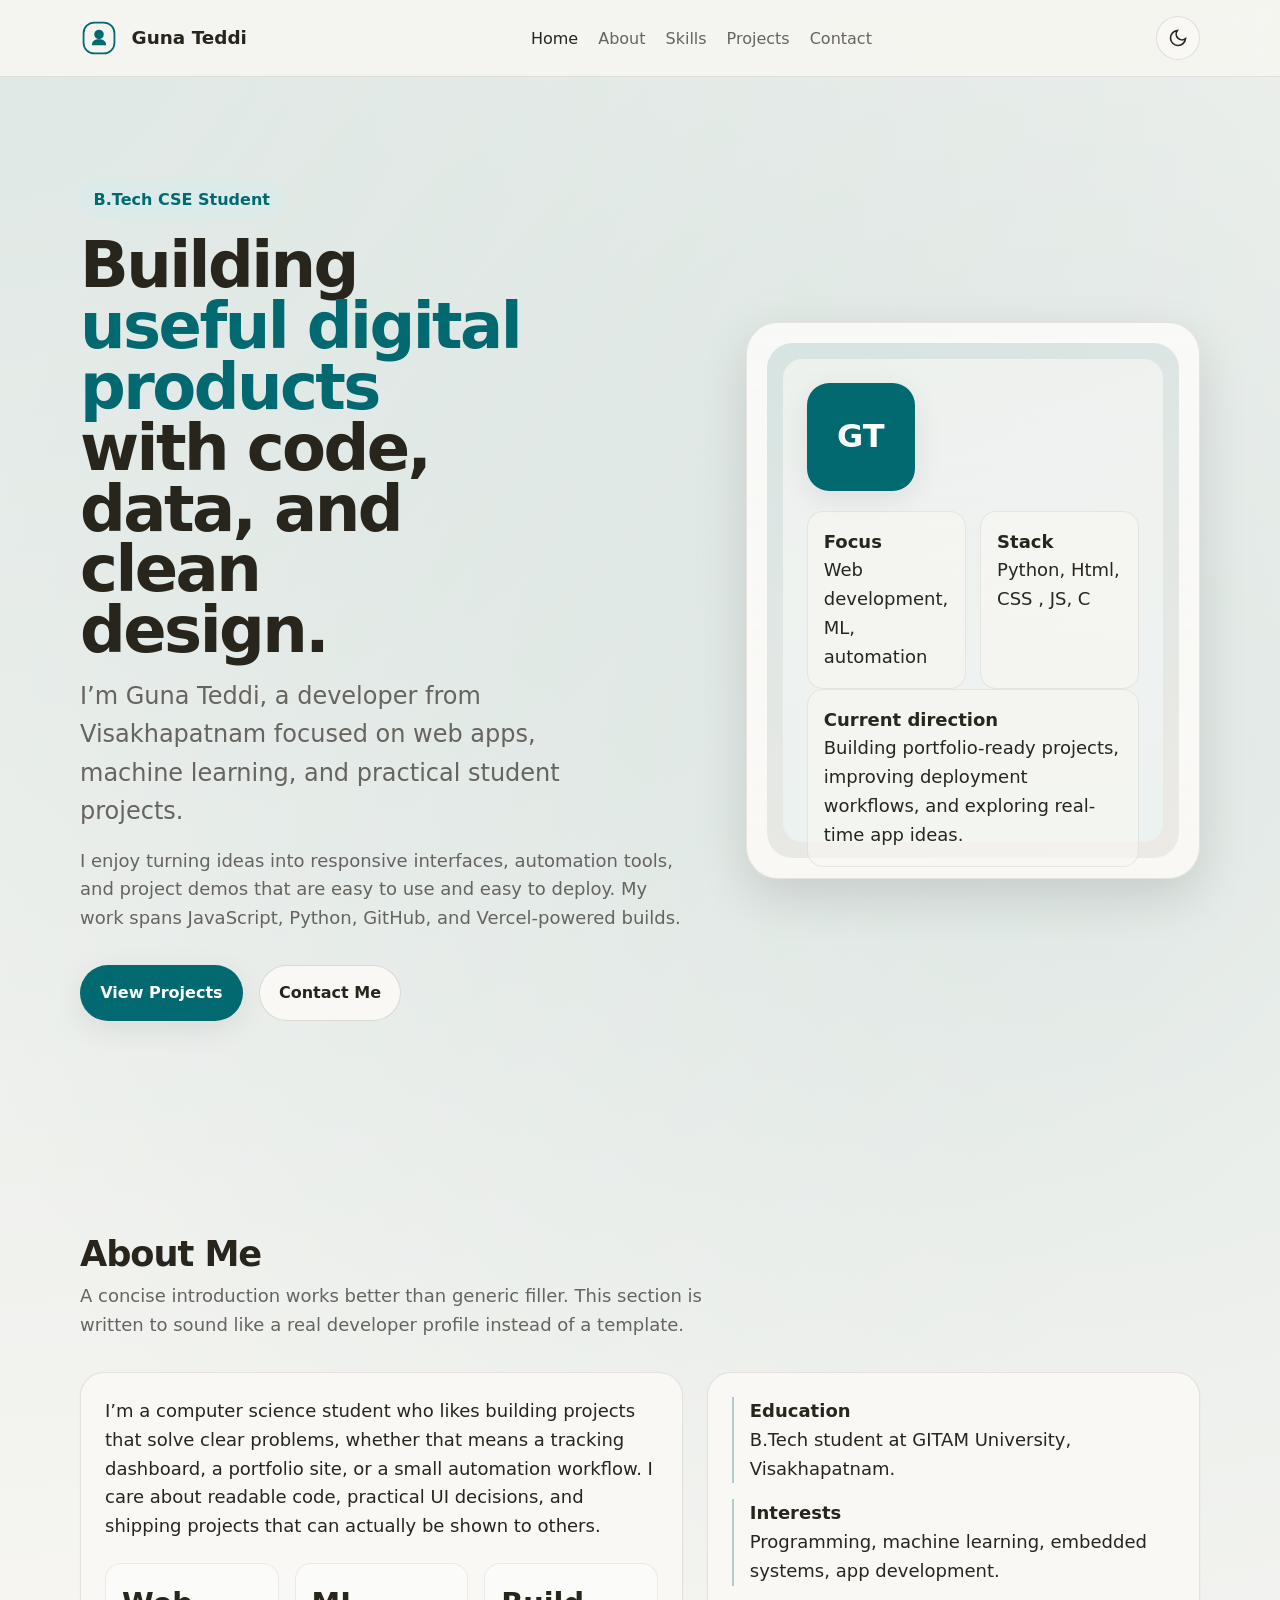
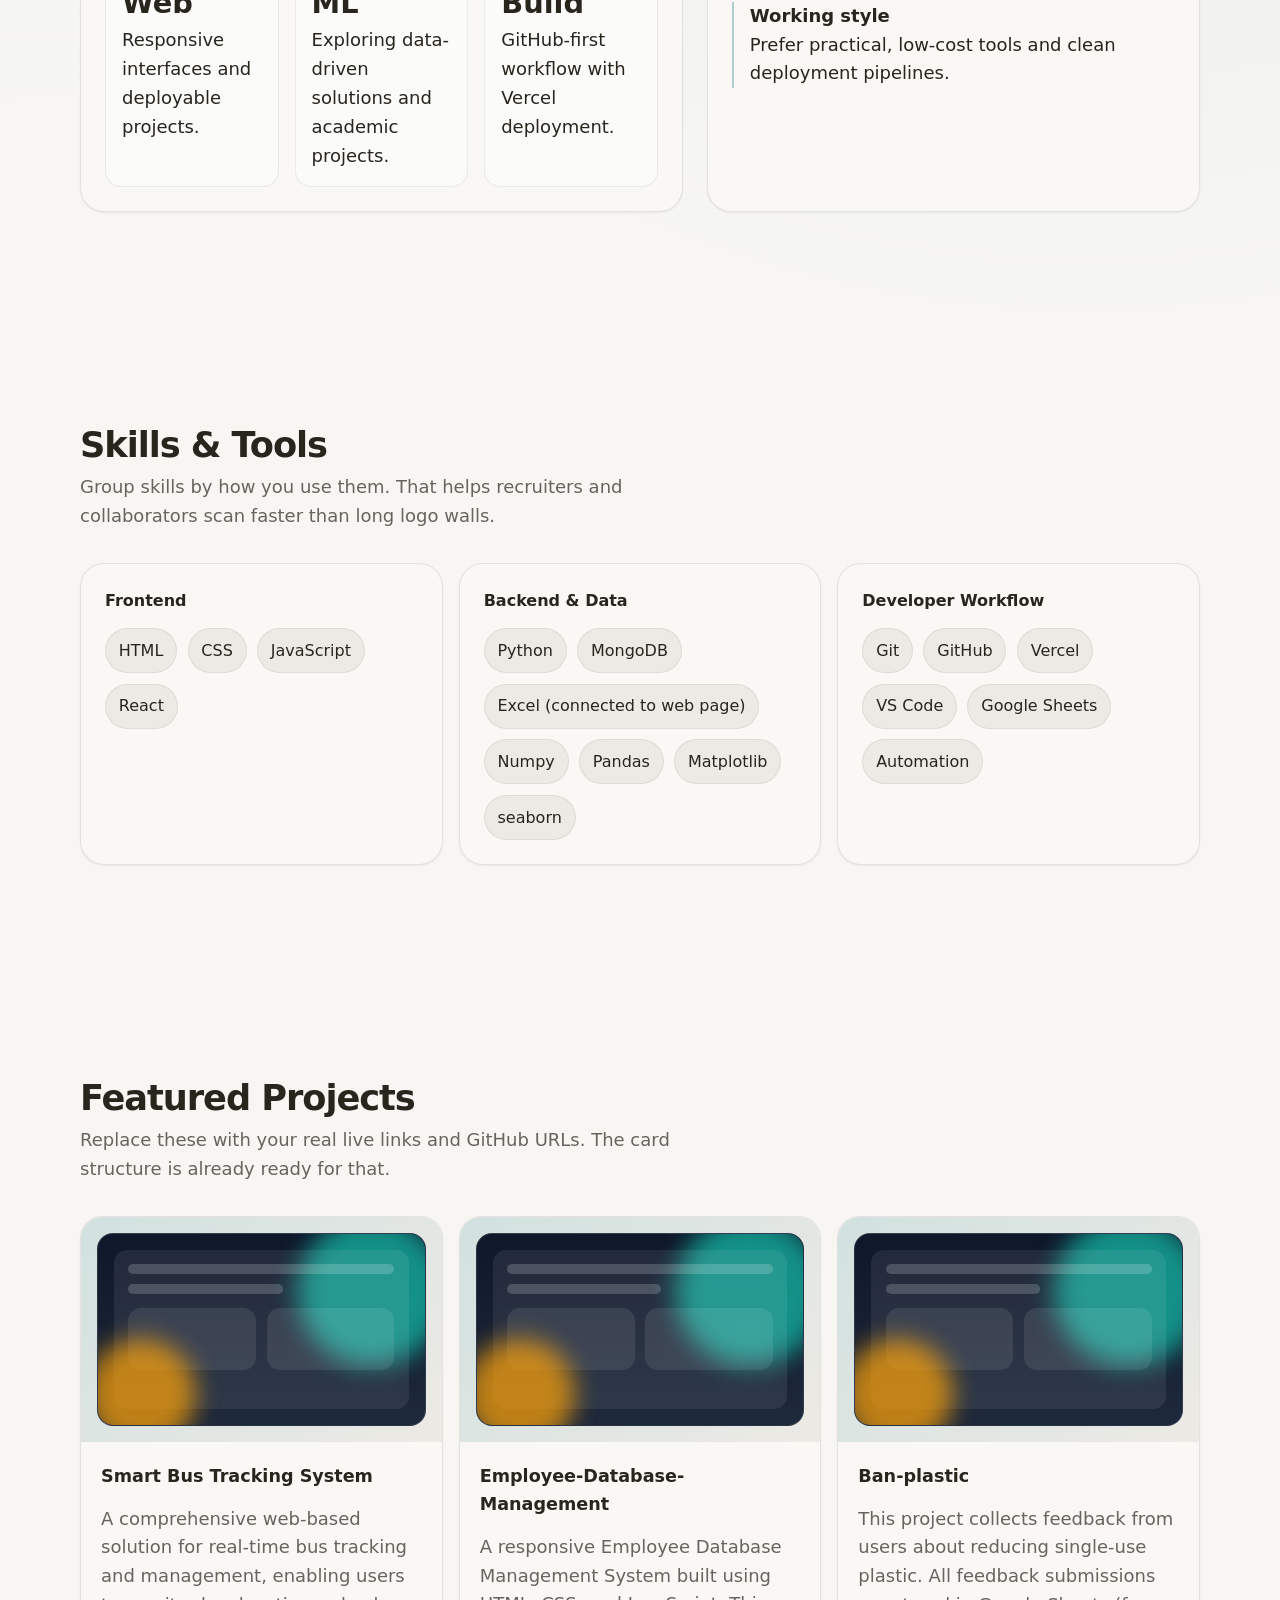
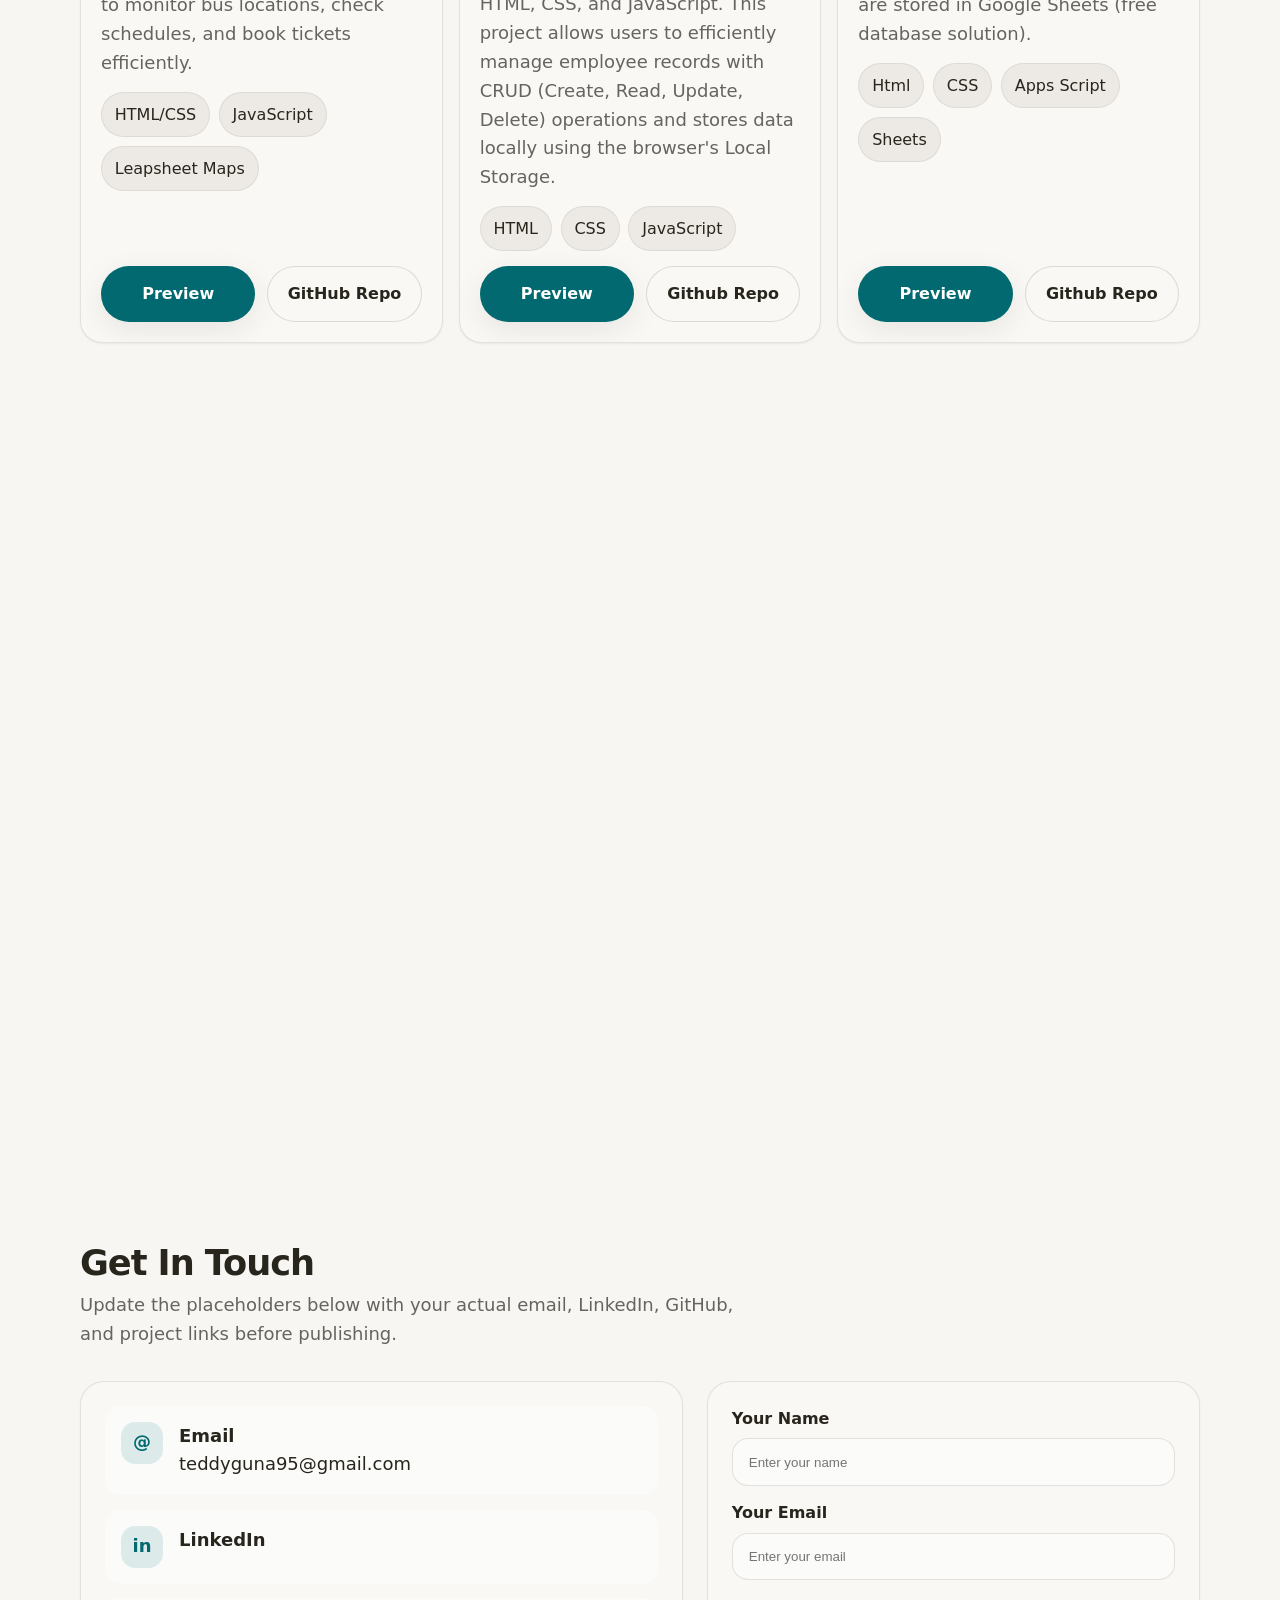
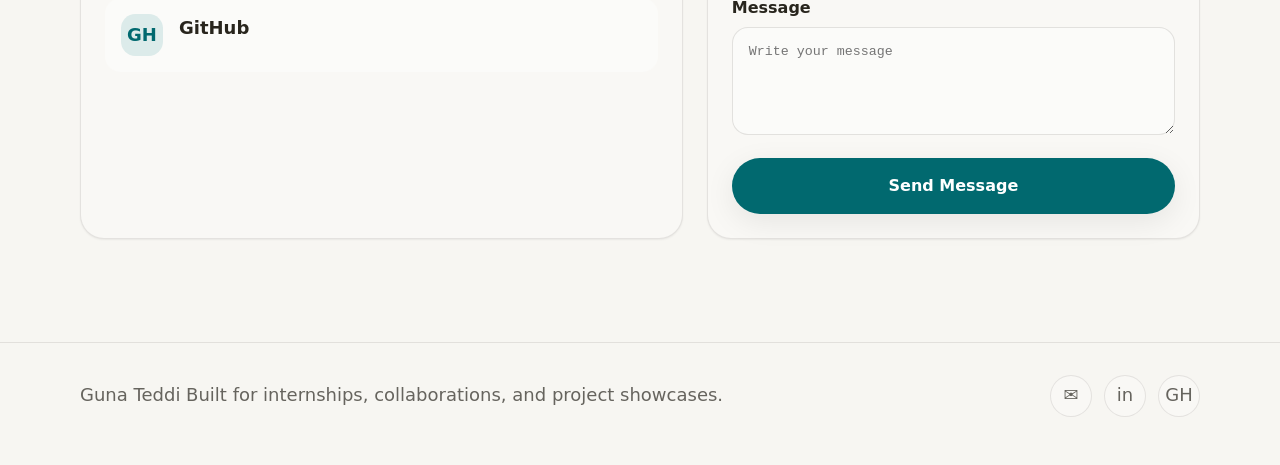
==== index.html @ b1c80322 "Add files via upload" ====
<!DOCTYPE html>
<html lang="en" data-theme="light">
<head>
  <meta charset="UTF-8" />
  <meta name="viewport" content="width=device-width, initial-scale=1.0" />
  <title>Guna Teddi | Developer Portfolio</title>
  <meta name="description" content="Portfolio website for Guna Teddi, a B.Tech computer science student and developer building web, ML, and embedded projects." />
  <link rel="preconnect" href="https://fonts.googleapis.com">
  <link rel="preconnect" href="https://fonts.gstatic.com" crossorigin>
  <link href="https://api.fontshare.com/v2/css?f[]=satoshi@300,400,500,700,900&f[]=cabinet-grotesk@500,700,800&display=swap" rel="stylesheet">
  <link rel="stylesheet" href="style.css" />
</head>
<body>
  <a class="skip-link" href="#main">Skip to content</a>
  <nav class="navbar" aria-label="Primary">
    <div class="container nav-wrap">
      <a href="#home" class="brand" aria-label="Guna Teddi home">
        <svg class="brand-mark" viewBox="0 0 64 64" fill="none" xmlns="http://www.w3.org/2000/svg" aria-hidden="true">
          <rect x="6" y="6" width="52" height="52" rx="18" stroke="currentColor" stroke-width="3"/>
          <circle cx="32" cy="26" r="8" fill="currentColor"/>
          <path d="M20 44C20 37 25 34 32 34C39 34 44 37 44 44" fill="currentColor"/>
        </svg>
        <span class="brand-name">Guna Teddi</span>
      </a>
      <ul class="nav-menu" id="navMenu">
        <li><a class="nav-link" href="#home">Home</a></li>
        <li><a class="nav-link" href="#about">About</a></li>
        <li><a class="nav-link" href="#skills">Skills</a></li>
        <li><a class="nav-link" href="#projects">Projects</a></li>
        <li><a class="nav-link" href="#contact">Contact</a></li>
      </ul>
      <div class="nav-actions">
        <button class="theme-toggle" data-theme-toggle aria-label="Switch theme">
          <svg width="20" height="20" viewBox="0 0 24 24" fill="none" stroke="currentColor" stroke-width="2" aria-hidden="true"><path d="M21 12.79A9 9 0 1 1 11.21 3 7 7 0 0 0 21 12.79z"/></svg>
        </button>
        <button class="menu-toggle" id="menuToggle" aria-label="Open navigation" aria-expanded="false" aria-controls="navMenu">☰</button>
      </div>
    </div>
  </nav>

  <main id="main">
    <section id="home" class="hero">
      <div class="container hero-grid">
        <div class="reveal visible">
          <div class="eyebrow">B.Tech CSE Student</div>
          <h1 class="hero-title">Building <span class="gradient-text">useful digital products</span> with code, data, and clean design.</h1>
          <p class="hero-subtitle">I’m Guna Teddi, a developer from Visakhapatnam focused on web apps, machine learning, and practical student projects.</p>
          <p class="hero-description">I enjoy turning ideas into responsive interfaces, automation tools, and project demos that are easy to use and easy to deploy. My work spans JavaScript, Python, GitHub, and Vercel-powered builds.</p>
          <div class="hero-buttons">
            <a href="#projects" class="btn btn-primary">View Projects</a>
            <a href="#contact" class="btn btn-secondary">Contact Me</a>
          </div>
        </div>
        <div class="hero-card reveal visible">
          <div class="profile-shell">
            <div class="profile-card">
              <div>
                <div class="profile-avatar">GT</div>
                <div class="mini-grid">
                  <div class="mini-card"><strong>Focus</strong><br><span>Web development, ML, automation</span></div>
                  <div class="mini-card"><strong>Stack</strong><br><span>Python, Html, CSS , JS, C</span></div>
                </div>
              </div>
              <div class="mini-card">
                <strong>Current direction</strong>
                <p>Building portfolio-ready projects, improving deployment workflows, and exploring real-time app ideas.</p>
              </div>
            </div>
          </div>
        </div>
      </div>
    </section>

    <section id="about">
      <div class="container">
        <div class="section-head reveal">
          <div>
            <h2 class="section-title">About Me</h2>
            <p class="section-copy">A concise introduction works better than generic filler. This section is written to sound like a real developer profile instead of a template.</p>
          </div>
        </div>
        <div class="about-grid">
          <article class="panel reveal">
            <p>I’m a computer science student who likes building projects that solve clear problems, whether that means a tracking dashboard, a portfolio site, or a small automation workflow. I care about readable code, practical UI decisions, and shipping projects that can actually be shown to others.</p>
            <div class="stats">
              <div class="stat"><h3>Web</h3><p>Responsive interfaces and deployable projects.</p></div>
              <div class="stat"><h3>ML</h3><p>Exploring data-driven solutions and academic projects.</p></div>
              <div class="stat"><h3>Build</h3><p>GitHub-first workflow with Vercel deployment.</p></div>
            </div>
          </article>
          <aside class="panel reveal">
            <div class="timeline">
              <div class="timeline-item"><strong>Education</strong><p>B.Tech student at GITAM University, Visakhapatnam.</p></div>
              <div class="timeline-item"><strong>Interests</strong><p>Programming, machine learning, embedded systems, app development.</p></div>
              <div class="timeline-item"><strong>Working style</strong><p>Prefer practical, low-cost tools and clean deployment pipelines.</p></div>
            </div>
          </aside>
        </div>
      </div>
    </section>

    <section id="skills">
      <div class="container">
        <div class="section-head reveal">
          <div>
            <h2 class="section-title">Skills & Tools</h2>
            <p class="section-copy">Group skills by how you use them. That helps recruiters and collaborators scan faster than long logo walls.</p>
          </div>
        </div>
        <div class="skills-grid">
          <article class="panel skill-category reveal">
            <h3>Frontend</h3>
            <div class="skill-tags">
              <span>HTML</span><span>CSS</span><span>JavaScript</span><span>React</span>
            </div>
          </article>
          <article class="panel skill-category reveal">
            <h3>Backend & Data</h3>
            <div class="skill-tags">
               <span>Python</span><span>MongoDB</span><span>Excel (connected to web page)</span><span>Numpy</span><span>Pandas</span><span>Matplotlib</span><span>seaborn</span>
            </div>
          </article>
          <article class="panel skill-category reveal">
            <h3>Developer Workflow</h3>
            <div class="skill-tags">
              <span>Git</span><span>GitHub</span><span>Vercel</span><span>VS Code</span><span>Google Sheets</span><span>Automation</span>
            </div>
          </article>
        </div>
      </div>
    </section>

    <section id="projects">
      <div class="container">
        <div class="section-head reveal">
          <div>
            <h2 class="section-title">Featured Projects</h2>
            <p class="section-copy">Replace these with your real live links and GitHub URLs. The card structure is already ready for that.</p>
          </div>
        </div>
        <div class="projects-grid">
          <!-- Project 1 -->
          <article class="project-card reveal">
            <div class="project-image">
              <div class="mock" aria-hidden="true"><div class="mock-ui"><div class="mock-line"></div><div class="mock-line short"></div><div class="mock-cards"><span></span><span></span></div></div></div>
            </div>
            <div class="project-content">
              <h3>Smart Bus Tracking System</h3>
              <p>A comprehensive web-based solution for real-time bus tracking and management, enabling users to monitor bus locations, check schedules, and book tickets efficiently.</p>
              <div class="project-tech"><span>HTML/CSS</span><span>JavaScript</span><span>Leapsheet Maps</span></div>
              <div class="project-links">
                <a class="btn btn-primary" href="https://smart-bus-tracking.vercel.app/">Preview</a>
                <a class="btn btn-secondary" href="https://github.com/teddiguna0001/smart-bus-tracking">GitHub Repo</a>
              </div>
            </div>
          </article>
          <!-- Project 2 -->
          <article class="project-card reveal">
            <div class="project-image">
              <div class="mock" aria-hidden="true"><div class="mock-ui"><div class="mock-line"></div><div class="mock-line short"></div><div class="mock-cards"><span></span><span></span></div></div></div>
            </div>
            <div class="project-content">
              <h3>Employee-Database-Management</h3>
              <p>A responsive Employee Database Management System built using HTML, CSS, and JavaScript. This project allows users to efficiently manage employee records with CRUD (Create, Read, Update, Delete) operations and stores data locally using the browser's Local Storage.</p>
              <div class="project-tech"><span>HTML</span><span>CSS</span><span>JavaScript</span></div>
              <div class="project-links">
                <a class="btn btn-primary" href="https://employee-database-management-sandy.vercel.app/">Preview</a>
                <a class="btn btn-secondary" href="https://github.com/teddiguna0001/smart-bus-tracking">Github Repo</a>
              </div>
            </div>
          </article>
          <!-- Project 3 -->
          <article class="project-card reveal">
            <div class="project-image">
              <div class="mock" aria-hidden="true"><div class="mock-ui"><div class="mock-line"></div><div class="mock-line short"></div><div class="mock-cards"><span></span><span></span></div></div></div>
            </div>
            <div class="project-content">
              <h3>Ban-plastic </h3>
              <p>This project collects feedback from users about reducing single-use plastic. All feedback submissions are stored in Google Sheets (free database solution).</p>
              <div class="project-tech"><span>Html</span><span>CSS</span><span>Apps Script</span><span>Sheets</span></div>
              <div class="project-links">
                <a class="btn btn-primary" href="https://ban-plastic.vercel.app/">Preview</a>
                <a class="btn btn-secondary" href="https://github.com/teddiguna0001/Ban-plastic">Github Repo</a>
              </div>
            </div>
          </article>
          <!-- Project 4 -->
          <article class="project-card reveal">
            <div class="project-image">
              <div class="mock" aria-hidden="true"><div class="mock-ui"><div class="mock-line"></div><div class="mock-line short"></div><div class="mock-cards"><span></span><span></span></div></div></div>
            </div>
            <div class="project-content">
              <h3>AI Chat Assistant</h3>
              <p>An intelligent chatbot interface powered by NLP, designed to answer queries and assist with common tasks.</p>
              <div class="project-tech"><span>Python</span><span>Flask</span><span>JavaScript</span></div>
              <div class="project-links">
                <a class="btn btn-primary" href="#contact">Try Demo</a>
                <a class="btn btn-secondary" href="#contact">GitHub</a>
              </div>
            </div>
          </article>
          <!-- Project 5 -->
          <article class="project-card reveal">
            <div class="project-image">
              <div class="mock" aria-hidden="true"><div class="mock-ui"><div class="mock-line"></div><div class="mock-line short"></div><div class="mock-cards"><span></span><span></span></div></div></div>
            </div>
            <div class="project-content">
              <h3>Gaming-PUB</h3>
              <p>A browser-based Gaming Pub built using HTML, CSS, and JavaScript, featuring 9 exciting games in one place. The project offers a clean, responsive interface with smooth navigation, allowing users to enjoy multiple games without leaving the website.</p>
              <div class="project-tech"><span>Html</span><span>CSS</span><span>javascript</span></div>
              <div class="project-links">
                <a class="btn btn-primary" href="https://gaming-pub.vercel.app/">Preview</a>
                <a class="btn btn-secondary" href="https://github.com/teddiguna0001/Gaming-PUB/tree/main">Github Repo</a>
              </div>
            </div>
          </article>
          <!-- Project 6 -->
          <article class="project-card reveal">
            <div class="project-image">
              <div class="mock" aria-hidden="true"><div class="mock-ui"><div class="mock-line"></div><div class="mock-line short"></div><div class="mock-cards"><span></span><span></span></div></div></div>
            </div>
            <div class="project-content">
              <h3>Weather Forecast App</h3>
              <p>A clean weather app providing real-time forecasts and interactive maps using a public weather API.</p>
              <div class="project-tech"><span>JavaScript</span><span>API</span><span>CSS</span></div>
              <div class="project-links">
                <a class="btn btn-primary" href="#contact">View App</a>
                <a class="btn btn-secondary" href="#contact">Code</a>
              </div>
            </div>
          </article>
        </div>
      </div>
    </section>

    <section id="contact">
      <div class="container">
        <div class="section-head reveal">
          <div>
            <h2 class="section-title">Get In Touch</h2>
            <p class="section-copy">Update the placeholders below with your actual email, LinkedIn, GitHub, and project links before publishing.</p>
          </div>
        </div>
        <div class="contact-grid">
          <div class="panel reveal">
            <div class="contact-list">
              <div class="contact-item"><div class="contact-icon">@</div><div><strong><a href="mailto:teddyguna95@gmail.com">Email</a></strong><p>teddyguna95@gmail.com</p></div></div>
              <div class="contact-item"><div class="contact-icon">in</div><div><strong><a href="https://www.linkedin.com/in/teddi-guna-90114736a?utm_source=share_via&utm_content=profile&utm_medium=member_android">LinkedIn</a></strong></div></div>
              <div class="contact-item"><div class="contact-icon">GH</div><div><strong><a href="https://github.com/teddiguna0001">GitHub</a></strong></div></div>
            </div>
          </div>
          <form class="panel contact-form reveal" onsubmit="event.preventDefault(); alert('Replace this form action with Formspree, Netlify Forms, or your own backend before going live.');">
            <div class="field"><label for="name">Your Name</label><input id="name" type="text" placeholder="Enter your name" required></div>
            <div class="field"><label for="email">Your Email</label><input id="email" type="email" placeholder="Enter your email" required></div>
            <div class="field"><label for="message">Message</label><textarea id="message" rows="5" placeholder="Write your message" required></textarea></div>
            <button class="btn btn-primary" type="submit">Send Message</button>
          </form>
        </div>
      </div>
    </section>
  </main>

  <footer class="footer">
    <div class="container footer-wrap">
      <p>Guna Teddi Built for internships, collaborations, and project showcases.</p>
      <div class="socials">
        <a href="mailto:teddyguna95@gmail.com" aria-label="Contact">✉</a>
        <a href="https://www.linkedin.com/in/teddi-guna-90114736a?utm_source=share_via&utm_content=profile&utm_medium=member_android" aria-label="LinkedIn">in</a>
        <a href="https://github.com/teddiguna0001" aria-label="GitHub">GH</a>
      </div>
    </div>
  </footer>

  <script src="script.js"></script>
</body>
</html>
---- style.css ----
/* style.css */
:root,
[data-theme="light"] {
  --text-xs: clamp(0.75rem, 0.7rem + 0.25vw, 0.875rem);
  --text-sm: clamp(0.875rem, 0.8rem + 0.35vw, 1rem);
  --text-base: clamp(1rem, 0.95rem + 0.25vw, 1.125rem);
  --text-lg: clamp(1.125rem, 1rem + 0.75vw, 1.5rem);
  --text-xl: clamp(1.5rem, 1.2rem + 1.25vw, 2.25rem);
  --text-2xl: clamp(2rem, 1.2rem + 2.5vw, 3.5rem);
  --space-1: 0.25rem;
  --space-2: 0.5rem;
  --space-3: 0.75rem;
  --space-4: 1rem;
  --space-5: 1.25rem;
  --space-6: 1.5rem;
  --space-8: 2rem;
  --space-10: 2.5rem;
  --space-12: 3rem;
  --space-16: 4rem;
  --space-20: 5rem;
  --color-bg: #f7f6f2;
  --color-surface: #f9f8f5;
  --color-surface-2: #fbfbf9;
  --color-surface-offset: #edeae5;
  --color-border: #d4d1ca;
  --color-text: #28251d;
  --color-text-muted: #66645e;
  --color-text-faint: #a9a7a1;
  --color-primary: #01696f;
  --color-primary-hover: #0c4e54;
  --color-primary-highlight: #dcebea;
  --color-accent: #0f766e;
  --radius-sm: 0.375rem;
  --radius-md: 0.75rem;
  --radius-lg: 1rem;
  --radius-xl: 1.5rem;
  --radius-full: 9999px;
  --shadow-sm: 0 1px 2px rgb(0 0 0 / 0.06);
  --shadow-md: 0 8px 30px rgb(0 0 0 / 0.08);
  --shadow-lg: 0 18px 50px rgb(0 0 0 / 0.12);
  --font-body: 'Satoshi', system-ui, sans-serif;
  --font-display: 'Cabinet Grotesk', 'Satoshi', system-ui, sans-serif;
  --content: min(1120px, calc(100% - 2rem));
}

[data-theme="dark"] {
  --color-bg: #171614;
  --color-surface: #1c1b19;
  --color-surface-2: #201f1d;
  --color-surface-offset: #252320;
  --color-border: #393836;
  --color-text: #eeece7;
  --color-text-muted: #bebbb3;
  --color-text-faint: #8d8a83;
  --color-primary: #4f98a3;
  --color-primary-hover: #76b4bd;
  --color-primary-highlight: #233437;
  --color-accent: #75d3c8;
  --shadow-sm: 0 1px 2px rgb(0 0 0 / 0.25);
  --shadow-md: 0 8px 30px rgb(0 0 0 / 0.35);
  --shadow-lg: 0 18px 50px rgb(0 0 0 / 0.45);
}

* {
  box-sizing: border-box;
  margin: 0;
  padding: 0;
}

html {
  scroll-behavior: smooth;
}

body {
  min-height: 100vh;
  font-family: var(--font-body);
  font-size: var(--text-base);
  line-height: 1.6;
  color: var(--color-text);
  background:
    radial-gradient(circle at top left, color-mix(in srgb, var(--color-primary) 10%, transparent), transparent 32%),
    radial-gradient(circle at 85% 15%, color-mix(in srgb, var(--color-primary) 8%, transparent), transparent 25%),
    var(--color-bg);
}

a {
  color: inherit;
  text-decoration: none;
}

img,
svg {
  display: block;
  max-width: 100%;
}

button {
  font: inherit;
}

.container {
  width: var(--content);
  margin: 0 auto;
}

.skip-link {
  position: absolute;
  left: -999px;
  top: 0;
}

.skip-link:focus {
  left: 1rem;
  top: 1rem;
  background: var(--color-primary);
  color: white;
  padding: .75rem 1rem;
  border-radius: .5rem;
}

.navbar {
  position: sticky;
  top: 0;
  z-index: 20;
  backdrop-filter: blur(14px);
  background: color-mix(in srgb, var(--color-bg) 86%, transparent);
  border-bottom: 1px solid color-mix(in srgb, var(--color-text) 10%, transparent);
}

.nav-wrap {
  display: flex;
  align-items: center;
  justify-content: space-between;
  min-height: 76px;
  gap: var(--space-4);
}

.brand {
  display: flex;
  align-items: center;
  gap: .85rem;
  font-weight: 800;
}

.brand-mark {
  width: 38px;
  height: 38px;
  color: var(--color-primary);
}

.brand-name {
  font-family: var(--font-display);
  font-size: 1.15rem;
}

.nav-menu {
  display: flex;
  gap: 1.25rem;
  list-style: none;
  align-items: center;
}

.nav-link {
  color: var(--color-text-muted);
  font-size: var(--text-sm);
}

.nav-link:hover,
.nav-link.active {
  color: var(--color-text);
}

.theme-toggle,
.menu-toggle {
  border: 1px solid color-mix(in srgb, var(--color-text) 12%, transparent);
  background: var(--color-surface);
  color: var(--color-text);
  width: 44px;
  height: 44px;
  border-radius: var(--radius-full);
  display: grid;
  place-items: center;
  cursor: pointer;
}

.nav-actions {
  display: flex;
  gap: .75rem;
  align-items: center;
}

.menu-toggle {
  display: none;
}

main section {
  padding: clamp(4rem, 8vw, 7rem) 0;
}

.hero {
  min-height: calc(100vh - 76px);
  display: grid;
  place-items: center;
}

.hero-grid {
  display: grid;
  grid-template-columns: 1.15fr .85fr;
  gap: clamp(2rem, 4vw, 5rem);
  align-items: center;
}

.eyebrow {
  display: inline-flex;
  gap: .5rem;
  align-items: center;
  padding: .45rem .85rem;
  border-radius: var(--radius-full);
  background: var(--color-primary-highlight);
  color: var(--color-primary);
  font-size: var(--text-sm);
  font-weight: 700;
  margin-bottom: 1rem;
}

.hero-title {
  font-family: var(--font-display);
  font-size: clamp(2.6rem, 5vw, 5.4rem);
  line-height: .95;
  letter-spacing: -0.04em;
  max-width: 10ch;
}

.gradient-text {
  color: var(--color-primary);
}

.hero-subtitle {
  margin-top: 1rem;
  font-size: var(--text-lg);
  color: var(--color-text-muted);
  max-width: 34ch;
}

.hero-description {
  margin-top: 1rem;
  max-width: 56ch;
  color: var(--color-text-muted);
}

.hero-buttons {
  display: flex;
  gap: 1rem;
  flex-wrap: wrap;
  margin-top: 2rem;
}

.btn {
  display: inline-flex;
  align-items: center;
  justify-content: center;
  gap: .6rem;
  min-height: 48px;
  padding: .9rem 1.2rem;
  border-radius: var(--radius-full);
  border: 1px solid transparent;
  font-size: var(--text-sm);
  font-weight: 700;
  transition: .2s ease;
}

.btn-primary {
  background: var(--color-primary);
  color: white;
  box-shadow: var(--shadow-md);
}

.btn-primary:hover {
  background: var(--color-primary-hover);
  transform: translateY(-1px);
}

.btn-secondary {
  border-color: color-mix(in srgb, var(--color-text) 14%, transparent);
  background: var(--color-surface);
}

.btn-secondary:hover {
  background: var(--color-surface-2);
}

.hero-card {
  background: linear-gradient(180deg, color-mix(in srgb, var(--color-surface-2) 90%, transparent), var(--color-surface));
  border: 1px solid color-mix(in srgb, var(--color-text) 10%, transparent);
  border-radius: 2rem;
  padding: 1.25rem;
  box-shadow: var(--shadow-lg);
}

.profile-shell {
  aspect-ratio: 4/5;
  border-radius: 1.6rem;
  padding: 1rem;
  background: linear-gradient(160deg, color-mix(in srgb, var(--color-primary) 14%, var(--color-surface)), var(--color-surface-offset));
}

.profile-card {
  height: 100%;
  border-radius: 1.2rem;
  background: linear-gradient(180deg, color-mix(in srgb, var(--color-surface) 65%, transparent), color-mix(in srgb, var(--color-primary) 6%, var(--color-surface-2)));
  display: flex;
  flex-direction: column;
  justify-content: space-between;
  padding: 1.5rem;
}

.profile-avatar {
  width: 108px;
  height: 108px;
  border-radius: 1.4rem;
  display: grid;
  place-items: center;
  font-family: var(--font-display);
  font-size: 2rem;
  font-weight: 800;
  background: var(--color-primary);
  color: white;
  box-shadow: var(--shadow-md);
}

.mini-grid {
  display: grid;
  grid-template-columns: repeat(2, 1fr);
  gap: .9rem;
  margin-top: 1.25rem;
}

.mini-card {
  padding: 1rem;
  border-radius: 1rem;
  background: color-mix(in srgb, var(--color-bg) 65%, transparent);
  border: 1px solid color-mix(in srgb, var(--color-text) 8%, transparent);
}

.section-head {
  display: flex;
  justify-content: space-between;
  gap: 1rem;
  align-items: end;
  margin-bottom: 2rem;
}

.section-title {
  font-family: var(--font-display);
  font-size: var(--text-xl);
  letter-spacing: -0.03em;
}

.section-copy {
  color: var(--color-text-muted);
  max-width: 58ch;
}

.about-grid,
.contact-grid {
  display: grid;
  grid-template-columns: 1.1fr .9fr;
  gap: 1.5rem;
}

.panel {
  background: var(--color-surface);
  border: 1px solid color-mix(in srgb, var(--color-text) 10%, transparent);
  border-radius: 1.5rem;
  padding: 1.5rem;
  box-shadow: var(--shadow-sm);
}

.stats {
  display: grid;
  grid-template-columns: repeat(3, 1fr);
  gap: 1rem;
  margin-top: 1.4rem;
}

.stat {
  padding: 1rem;
  border-radius: 1rem;
  background: var(--color-surface-2);
  border: 1px solid color-mix(in srgb, var(--color-text) 8%, transparent);
}

.stat h3 {
  font-family: var(--font-display);
  font-size: 1.8rem;
}

.timeline {
  display: grid;
  gap: 1rem;
}

.timeline-item {
  padding-left: 1rem;
  border-left: 2px solid color-mix(in srgb, var(--color-primary) 30%, transparent);
}

.skills-grid,
.projects-grid {
  display: grid;
  gap: 1rem;
}

.skills-grid {
  grid-template-columns: repeat(3, 1fr);
}

.skill-category h3 {
  margin-bottom: .9rem;
  font-size: 1rem;
}

.skill-tags {
  display: flex;
  flex-wrap: wrap;
  gap: .65rem;
}

.skill-tags span,
.project-tech span {
  display: inline-flex;
  padding: .55rem .8rem;
  border-radius: var(--radius-full);
  background: var(--color-surface-offset);
  color: var(--color-text);
  font-size: var(--text-sm);
  border: 1px solid color-mix(in srgb, var(--color-text) 8%, transparent);
}

.projects-grid {
  grid-template-columns: repeat(3, 1fr);
}

.project-card {
  overflow: hidden;
  border-radius: 1.4rem;
  background: var(--color-surface);
  border: 1px solid color-mix(in srgb, var(--color-text) 10%, transparent);
  box-shadow: var(--shadow-sm);
  display: flex;
  flex-direction: column;
}

.project-image {
  aspect-ratio: 16/10;
  padding: 1rem;
  background: linear-gradient(135deg, color-mix(in srgb, var(--color-primary) 16%, var(--color-surface)), var(--color-surface-offset));
}

.project-image .mock {
  width: 100%;
  height: 100%;
  border-radius: 1rem;
  background: linear-gradient(180deg, #0f172a, #1e293b);
  position: relative;
  overflow: hidden;
  border: 1px solid rgb(255 255 255 / .1);
}

.mock::before,
.mock::after {
  content: "";
  position: absolute;
  border-radius: 999px;
  filter: blur(12px);
  opacity: .75;
}

.mock::before {
  width: 150px;
  height: 150px;
  background: #14b8a6;
  top: -18px;
  right: -22px;
}

.mock::after {
  width: 110px;
  height: 110px;
  background: #f59e0b;
  bottom: -24px;
  left: -12px;
}

.mock-ui {
  position: absolute;
  inset: 1rem;
  border-radius: .8rem;
  background: rgb(255 255 255 / .08);
  backdrop-filter: blur(4px);
  padding: .9rem;
}

.mock-line {
  height: 10px;
  border-radius: 999px;
  background: rgb(255 255 255 / .18);
  margin-bottom: .6rem;
}

.mock-line.short {
  width: 58%;
}

.mock-cards {
  display: grid;
  grid-template-columns: repeat(2, 1fr);
  gap: .65rem;
  margin-top: .9rem;
}

.mock-cards span {
  display: block;
  height: 62px;
  border-radius: .8rem;
  background: rgb(255 255 255 / .09);
}

.project-content {
  padding: 1.25rem;
  display: flex;
  flex-direction: column;
  gap: .9rem;
  flex: 1;
}

.project-content h3 {
  font-size: 1.1rem;
}

.project-content p {
  color: var(--color-text-muted);
}

.project-tech {
  display: flex;
  flex-wrap: wrap;
  gap: .55rem;
}

.project-links {
  display: flex;
  gap: .75rem;
  margin-top: auto;
}

.project-links a {
  flex: 1;
  text-align: center;
}

.contact-list {
  display: grid;
  gap: .9rem;
}

.contact-item {
  display: flex;
  gap: 1rem;
  align-items: flex-start;
  padding: 1rem;
  border-radius: 1rem;
  background: var(--color-surface-2);
}

.contact-icon {
  width: 42px;
  height: 42px;
  display: grid;
  place-items: center;
  border-radius: .9rem;
  background: var(--color-primary-highlight);
  color: var(--color-primary);
  font-weight: 800;
}

.contact-form {
  display: grid;
  gap: .9rem;
}

.field label {
  display: block;
  margin-bottom: .45rem;
  font-size: var(--text-sm);
  font-weight: 700;
}

.field input,
.field textarea {
  width: 100%;
  padding: .95rem 1rem;
  border-radius: 1rem;
  border: 1px solid color-mix(in srgb, var(--color-text) 12%, transparent);
  background: var(--color-surface-2);
  color: var(--color-text);
}

.field input:focus,
.field textarea:focus {
  outline: 2px solid color-mix(in srgb, var(--color-primary) 40%, transparent);
  outline-offset: 2px;
}

.footer {
  padding: 2rem 0 3rem;
  border-top: 1px solid color-mix(in srgb, var(--color-text) 10%, transparent);
}

.footer-wrap {
  display: flex;
  justify-content: space-between;
  gap: 1rem;
  align-items: center;
  color: var(--color-text-muted);
}

.socials {
  display: flex;
  gap: .75rem;
}

.socials a {
  width: 42px;
  height: 42px;
  border-radius: 50%;
  display: grid;
  place-items: center;
  background: var(--color-surface);
  border: 1px solid color-mix(in srgb, var(--color-text) 10%, transparent);
}

.reveal {
  opacity: 0;
  transform: translateY(18px);
  transition: opacity .6s ease, transform .6s ease;
}

.reveal.visible {
  opacity: 1;
  transform: none;
}

@media (max-width: 960px) {
  .hero-grid,
  .about-grid,
  .contact-grid,
  .skills-grid,
  .projects-grid {
    grid-template-columns: 1fr;
  }

  .stats {
    grid-template-columns: 1fr;
  }

  .nav-menu {
    position: fixed;
    inset: 76px 1rem auto 1rem;
    background: color-mix(in srgb, var(--color-bg) 96%, transparent);
    border: 1px solid color-mix(in srgb, var(--color-text) 10%, transparent);
    border-radius: 1.2rem;
    padding: 1rem;
    flex-direction: column;
    align-items: flex-start;
    display: none;
    box-shadow: var(--shadow-lg);
  }

  .nav-menu.open {
    display: flex;
  }

  .menu-toggle {
    display: grid;
  }
}

@media (max-width: 680px) {
  .hero-title {
    font-size: clamp(2.4rem, 12vw, 4rem);
  }

  .hero-buttons,
  .project-links,
  .footer-wrap {
    flex-direction: column;
    align-items: stretch;
  }

  .mini-grid {
    grid-template-columns: 1fr;
  }

  .section-head {
    align-items: start;
    flex-direction: column;
  }
}

@media (prefers-reduced-motion: reduce) {
  html {
    scroll-behavior: auto;
  }

  .reveal {
    opacity: 1;
    transform: none;
  }

  * {
    transition: none !important;
  }
}
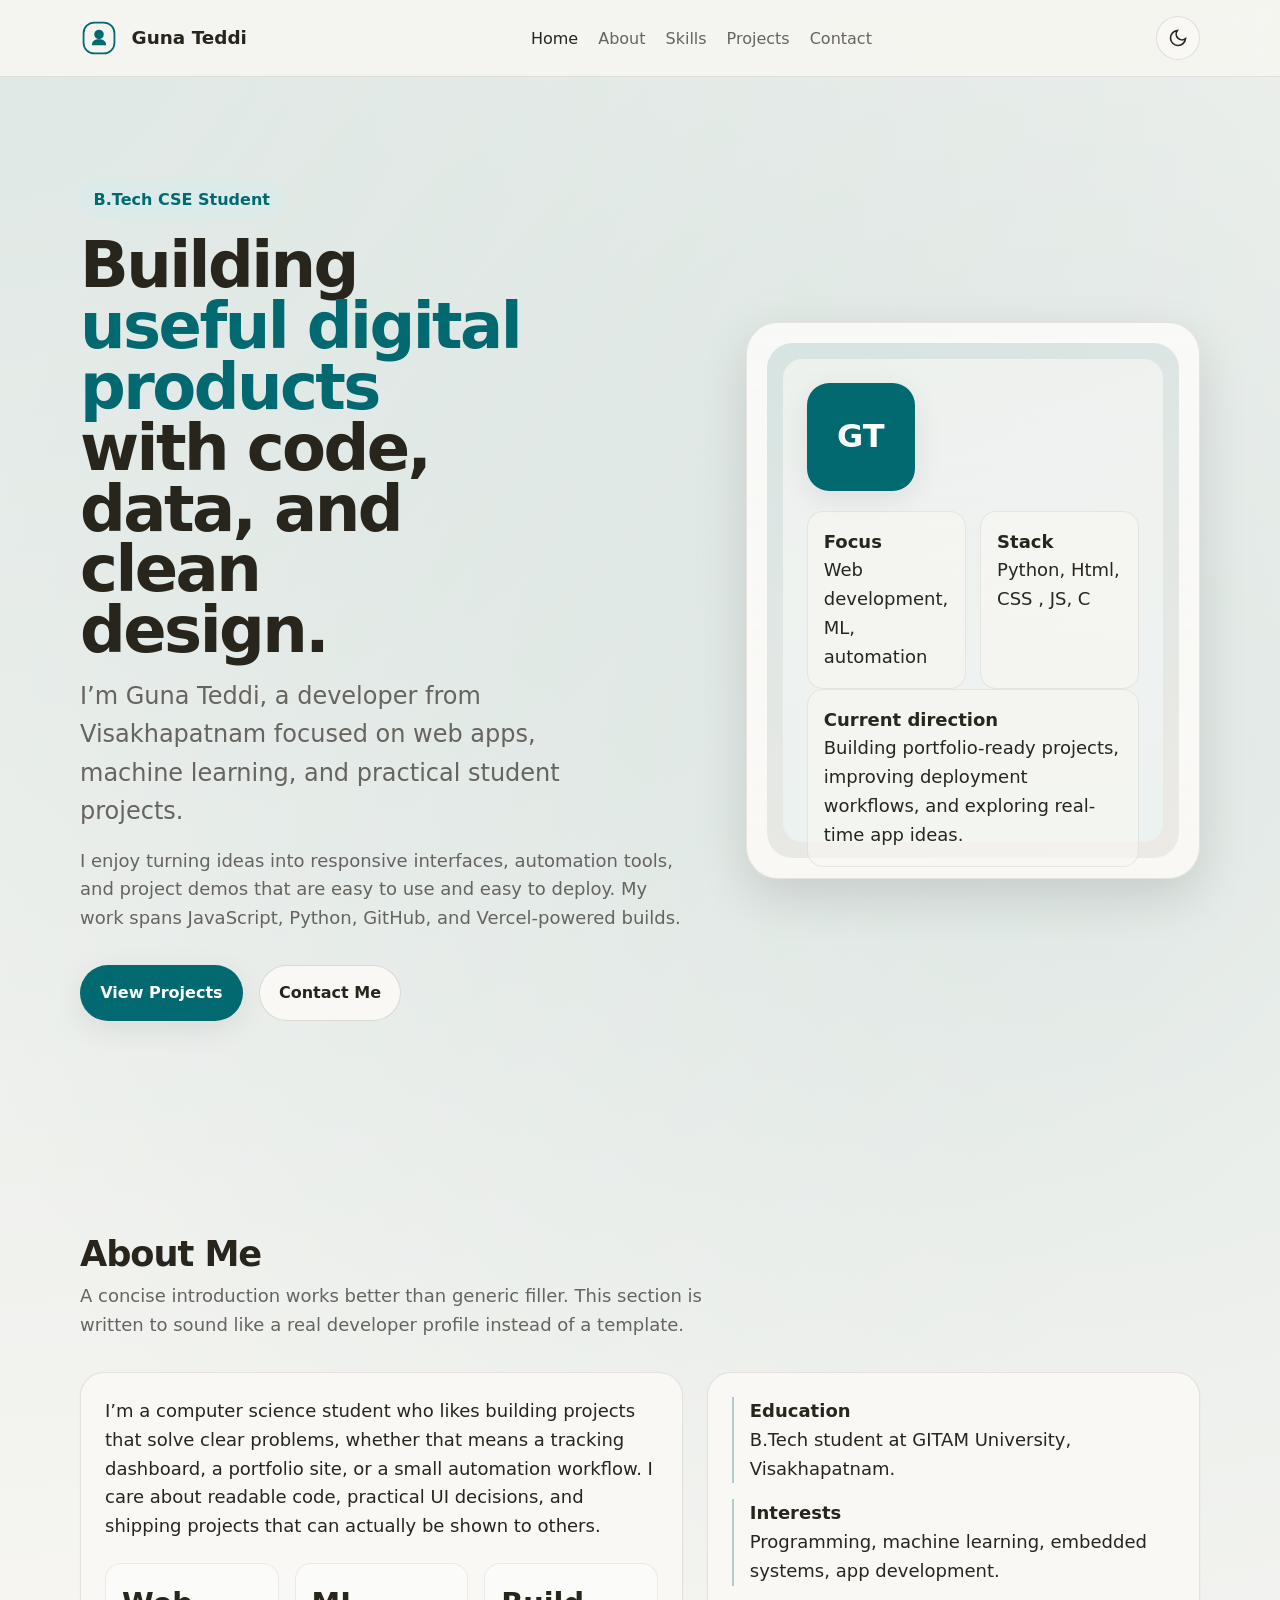
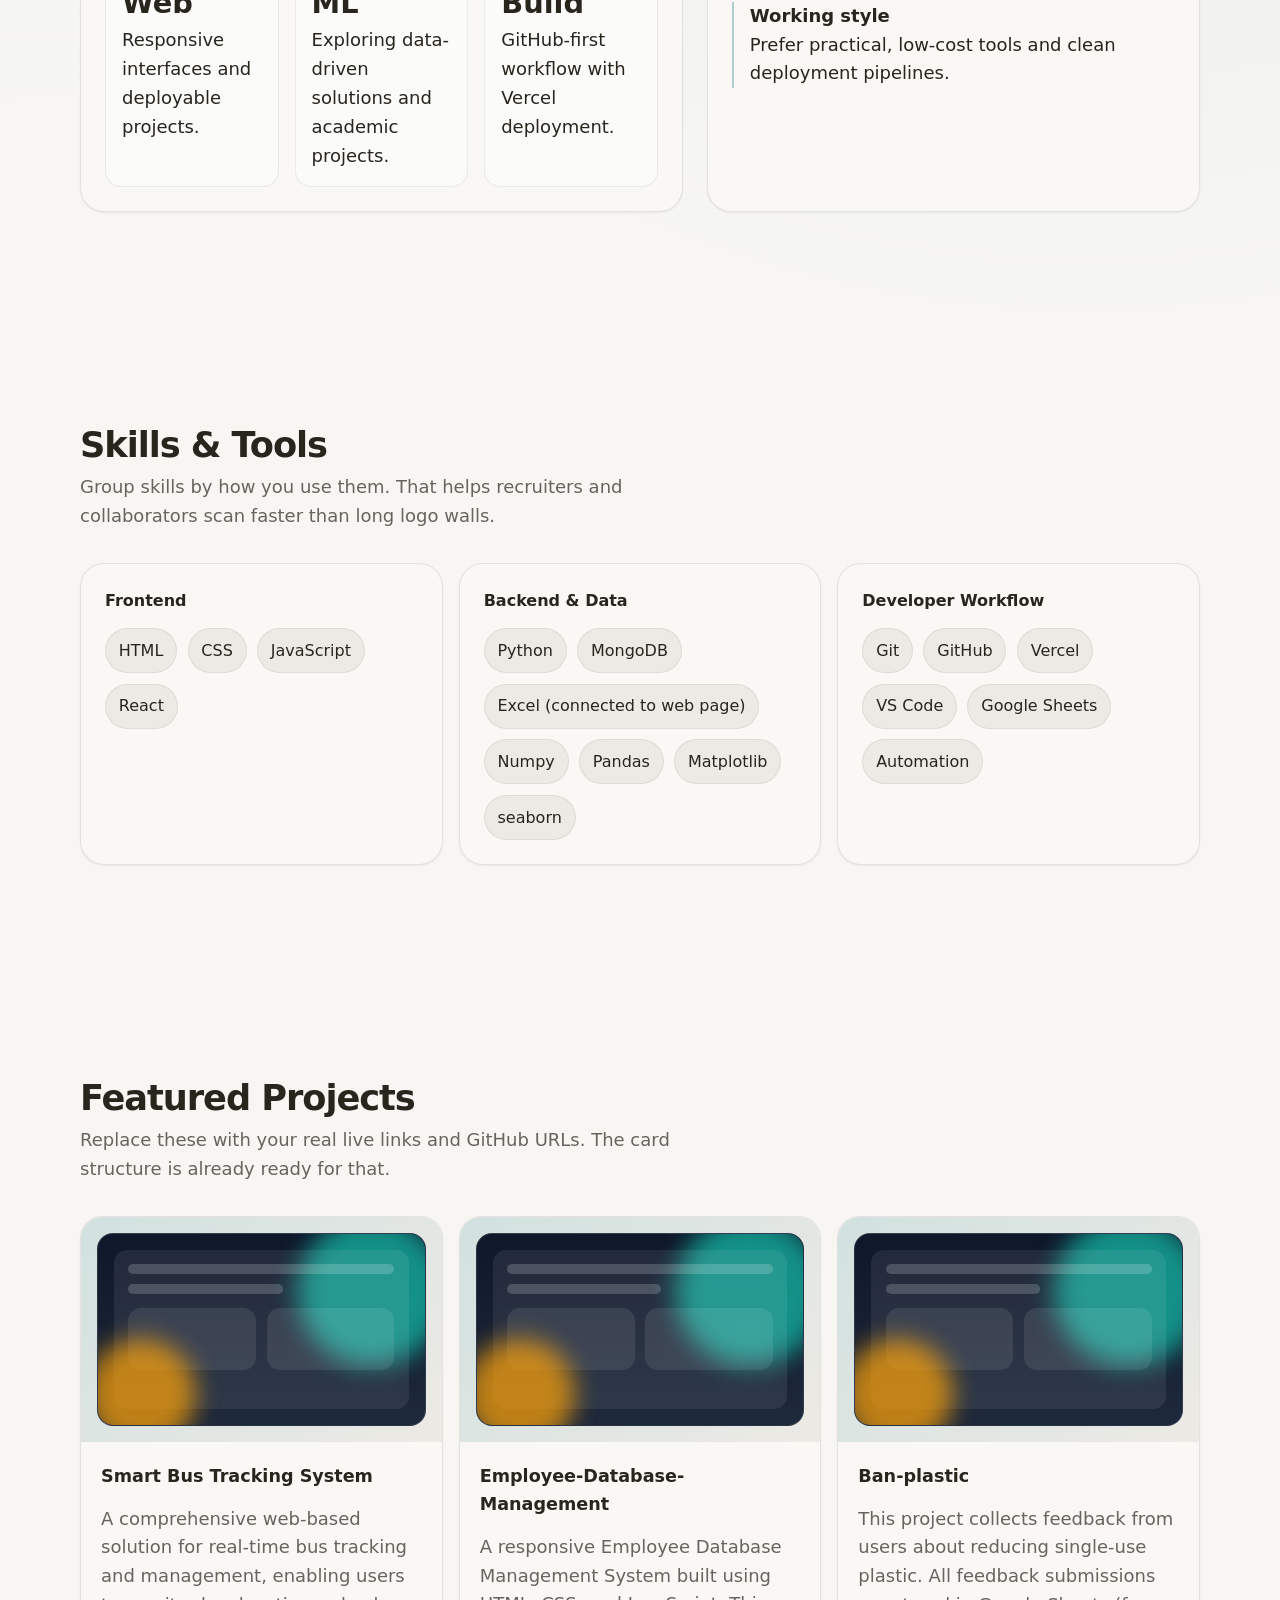
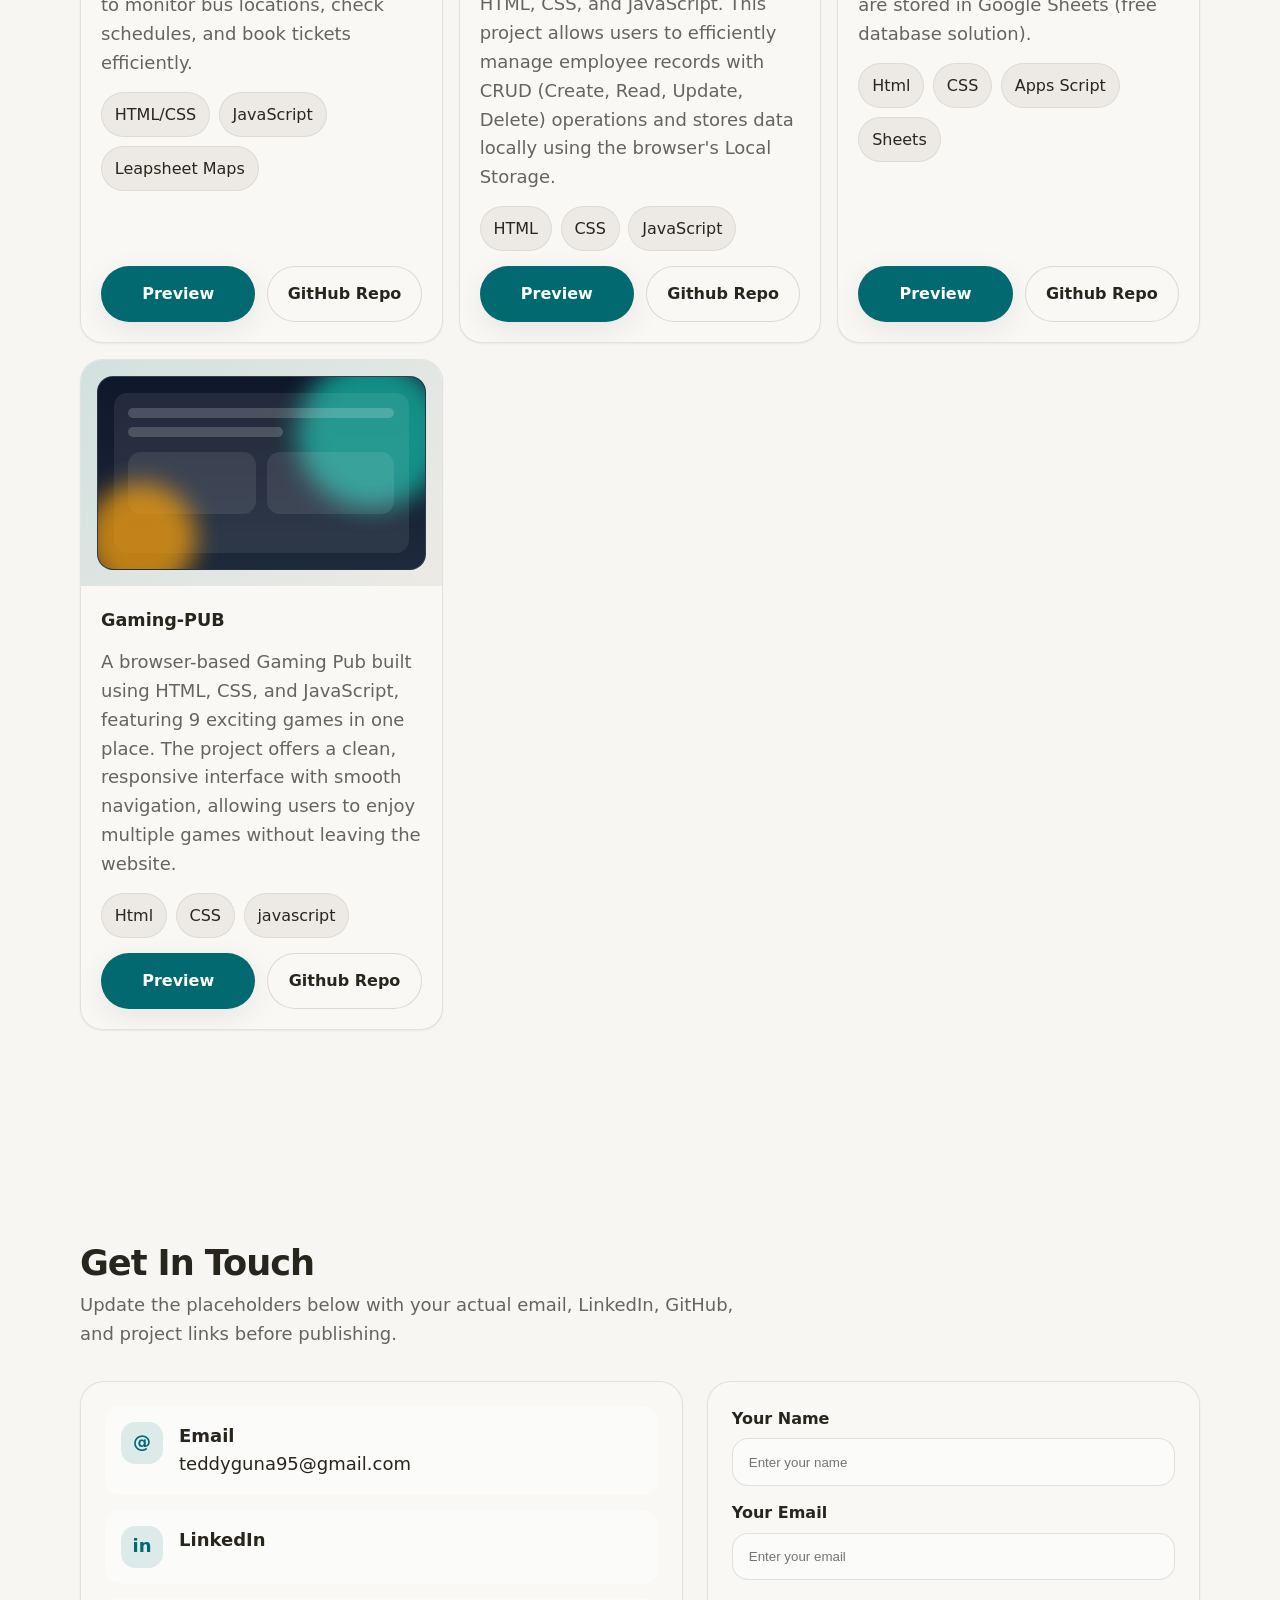
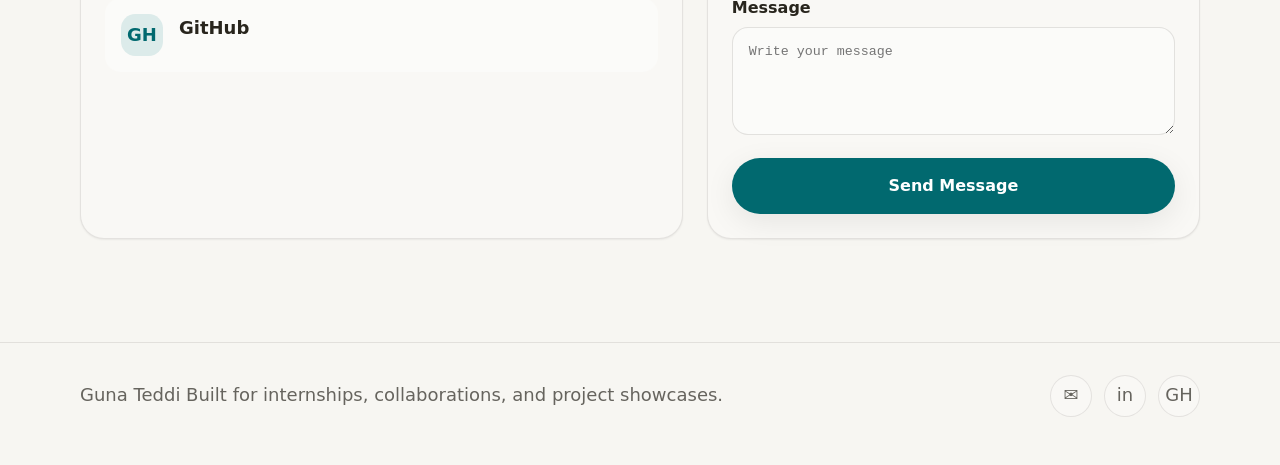
==== commit 871e9082: "Update index.html" ====
--- a/index.html
+++ b/index.html
@@ -184,22 +184,8 @@
               </div>
             </div>
           </article>
+          
           <!-- Project 4 -->
-          <article class="project-card reveal">
-            <div class="project-image">
-              <div class="mock" aria-hidden="true"><div class="mock-ui"><div class="mock-line"></div><div class="mock-line short"></div><div class="mock-cards"><span></span><span></span></div></div></div>
-            </div>
-            <div class="project-content">
-              <h3>AI Chat Assistant</h3>
-              <p>An intelligent chatbot interface powered by NLP, designed to answer queries and assist with common tasks.</p>
-              <div class="project-tech"><span>Python</span><span>Flask</span><span>JavaScript</span></div>
-              <div class="project-links">
-                <a class="btn btn-primary" href="#contact">Try Demo</a>
-                <a class="btn btn-secondary" href="#contact">GitHub</a>
-              </div>
-            </div>
-          </article>
-          <!-- Project 5 -->
           <article class="project-card reveal">
             <div class="project-image">
               <div class="mock" aria-hidden="true"><div class="mock-ui"><div class="mock-line"></div><div class="mock-line short"></div><div class="mock-cards"><span></span><span></span></div></div></div>
@@ -214,21 +200,7 @@
               </div>
             </div>
           </article>
-          <!-- Project 6 -->
-          <article class="project-card reveal">
-            <div class="project-image">
-              <div class="mock" aria-hidden="true"><div class="mock-ui"><div class="mock-line"></div><div class="mock-line short"></div><div class="mock-cards"><span></span><span></span></div></div></div>
-            </div>
-            <div class="project-content">
-              <h3>Weather Forecast App</h3>
-              <p>A clean weather app providing real-time forecasts and interactive maps using a public weather API.</p>
-              <div class="project-tech"><span>JavaScript</span><span>API</span><span>CSS</span></div>
-              <div class="project-links">
-                <a class="btn btn-primary" href="#contact">View App</a>
-                <a class="btn btn-secondary" href="#contact">Code</a>
-              </div>
-            </div>
-          </article>
+          
         </div>
       </div>
     </section>
@@ -249,10 +221,19 @@
               <div class="contact-item"><div class="contact-icon">GH</div><div><strong><a href="https://github.com/teddiguna0001">GitHub</a></strong></div></div>
             </div>
           </div>
-          <form class="panel contact-form reveal" onsubmit="event.preventDefault(); alert('Replace this form action with Formspree, Netlify Forms, or your own backend before going live.');">
-            <div class="field"><label for="name">Your Name</label><input id="name" type="text" placeholder="Enter your name" required></div>
-            <div class="field"><label for="email">Your Email</label><input id="email" type="email" placeholder="Enter your email" required></div>
-            <div class="field"><label for="message">Message</label><textarea id="message" rows="5" placeholder="Write your message" required></textarea></div>
+          <form class="panel contact-form reveal" action="https://formspree.io/f/xwvdajwq" method="POST">
+            <div class="field">
+              <label for="name">Your Name</label>
+              <input id="name" type="text" name="name" placeholder="Enter your name" required>
+            </div>
+            <div class="field">
+              <label for="email">Your Email</label>
+              <input id="email" type="email" name="email" placeholder="Enter your email" required>
+            </div>
+            <div class="field">
+              <label for="message">Message</label>
+              <textarea id="message" name="message" rows="5" placeholder="Write your message" required></textarea>
+            </div>
             <button class="btn btn-primary" type="submit">Send Message</button>
           </form>
         </div>
@@ -273,4 +254,4 @@
 
   <script src="script.js"></script>
 </body>
-</html>+</html>
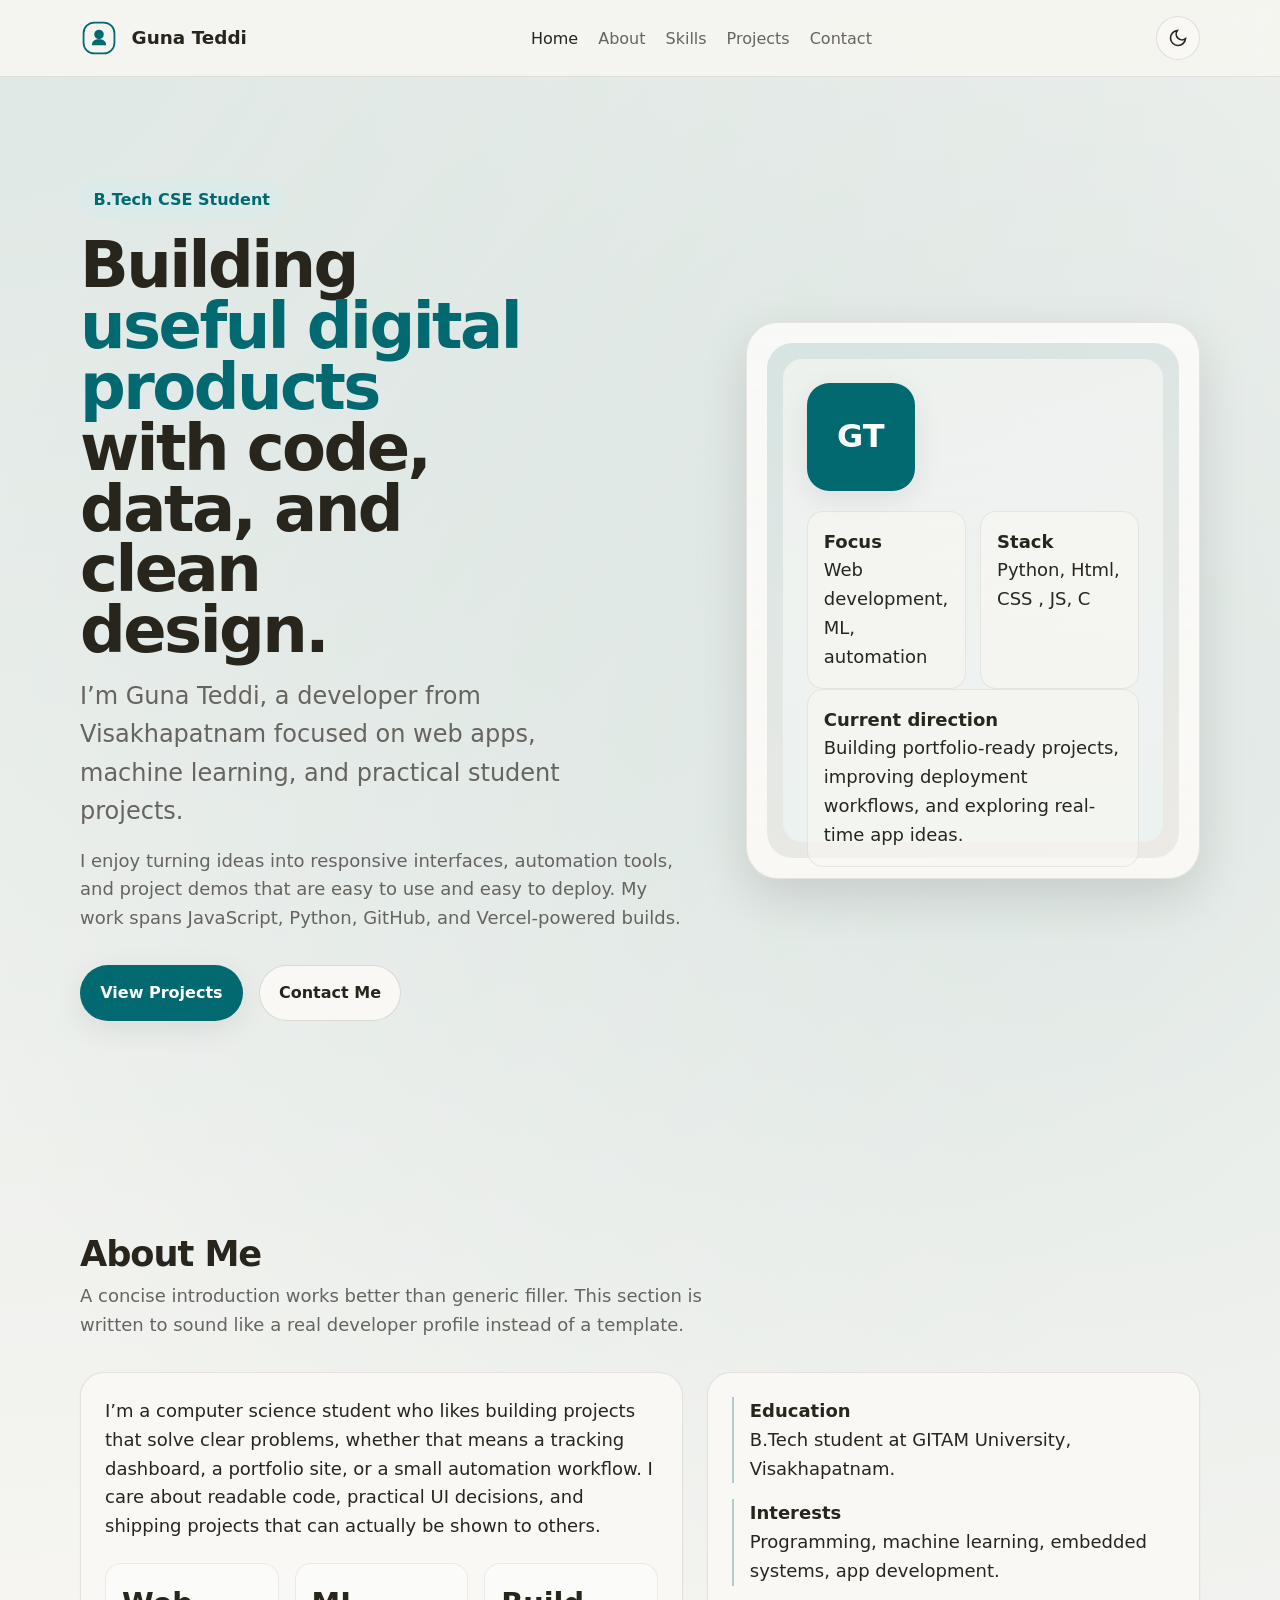
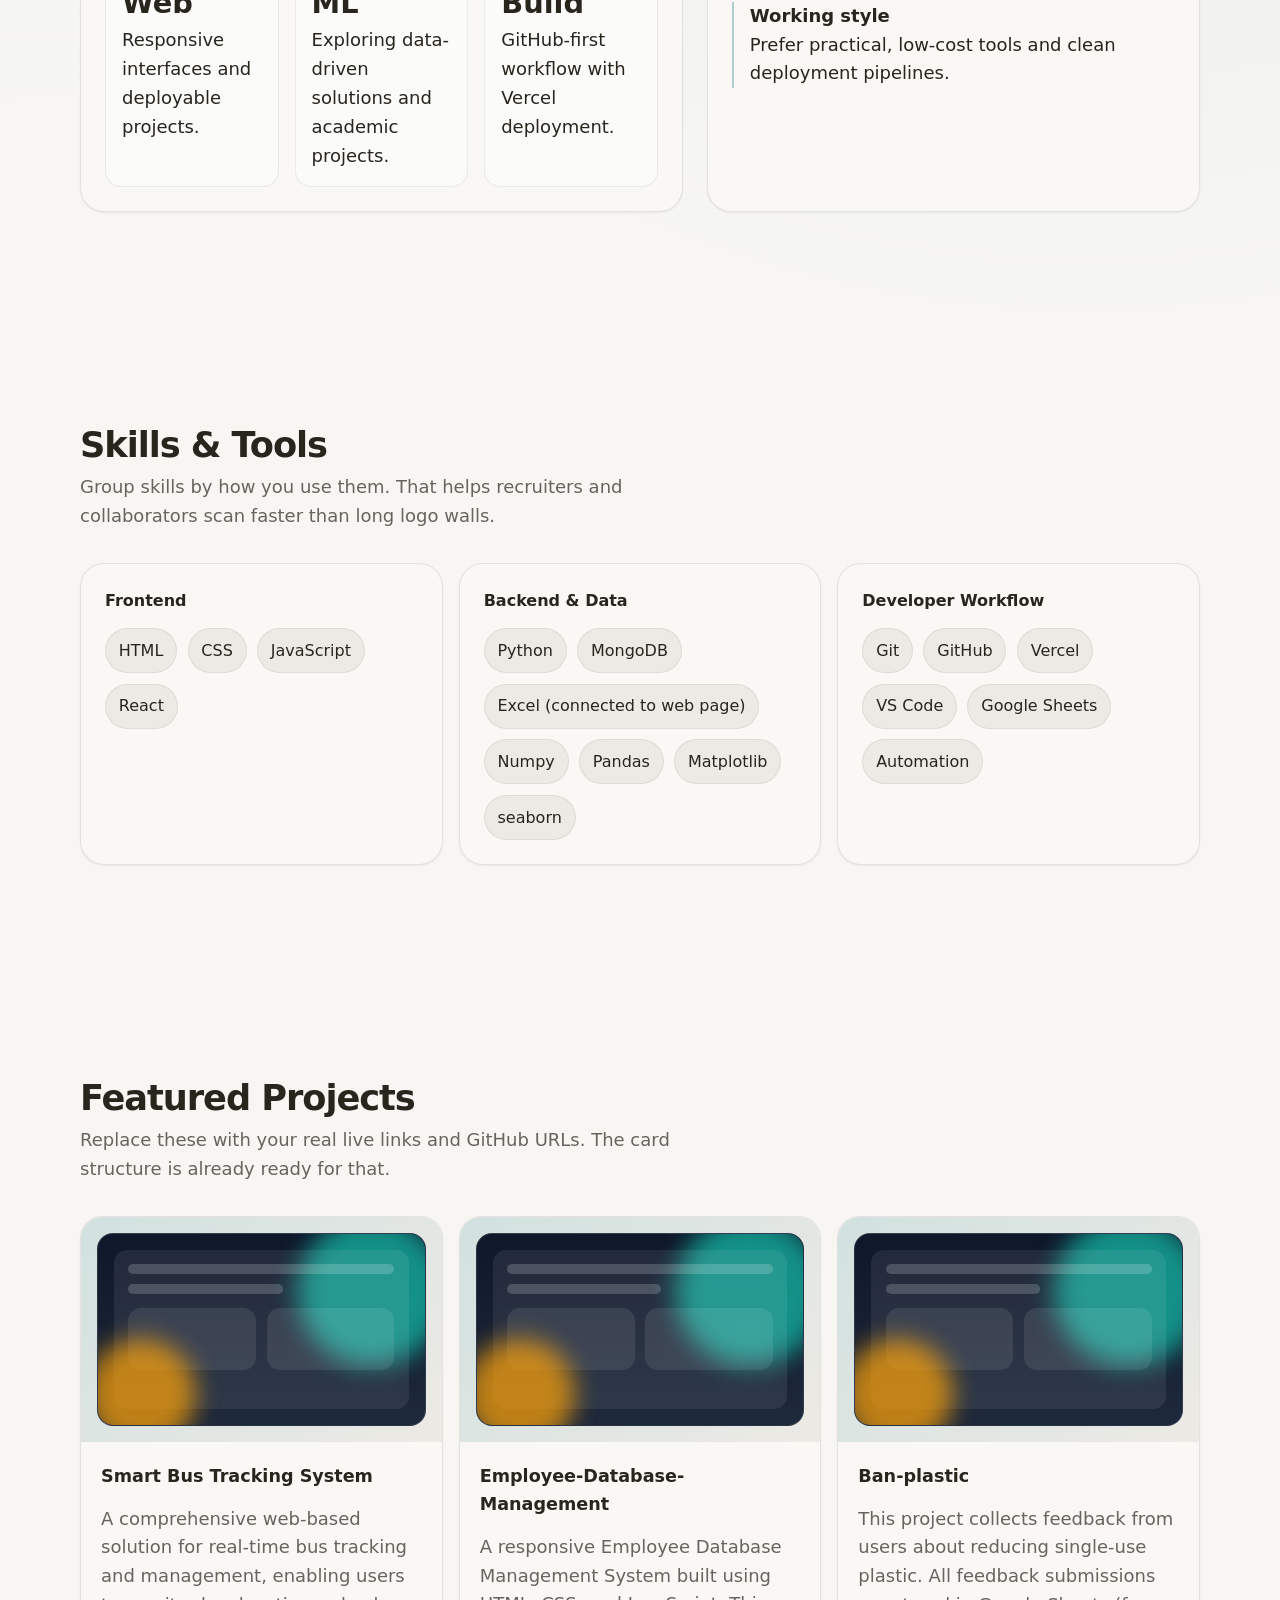
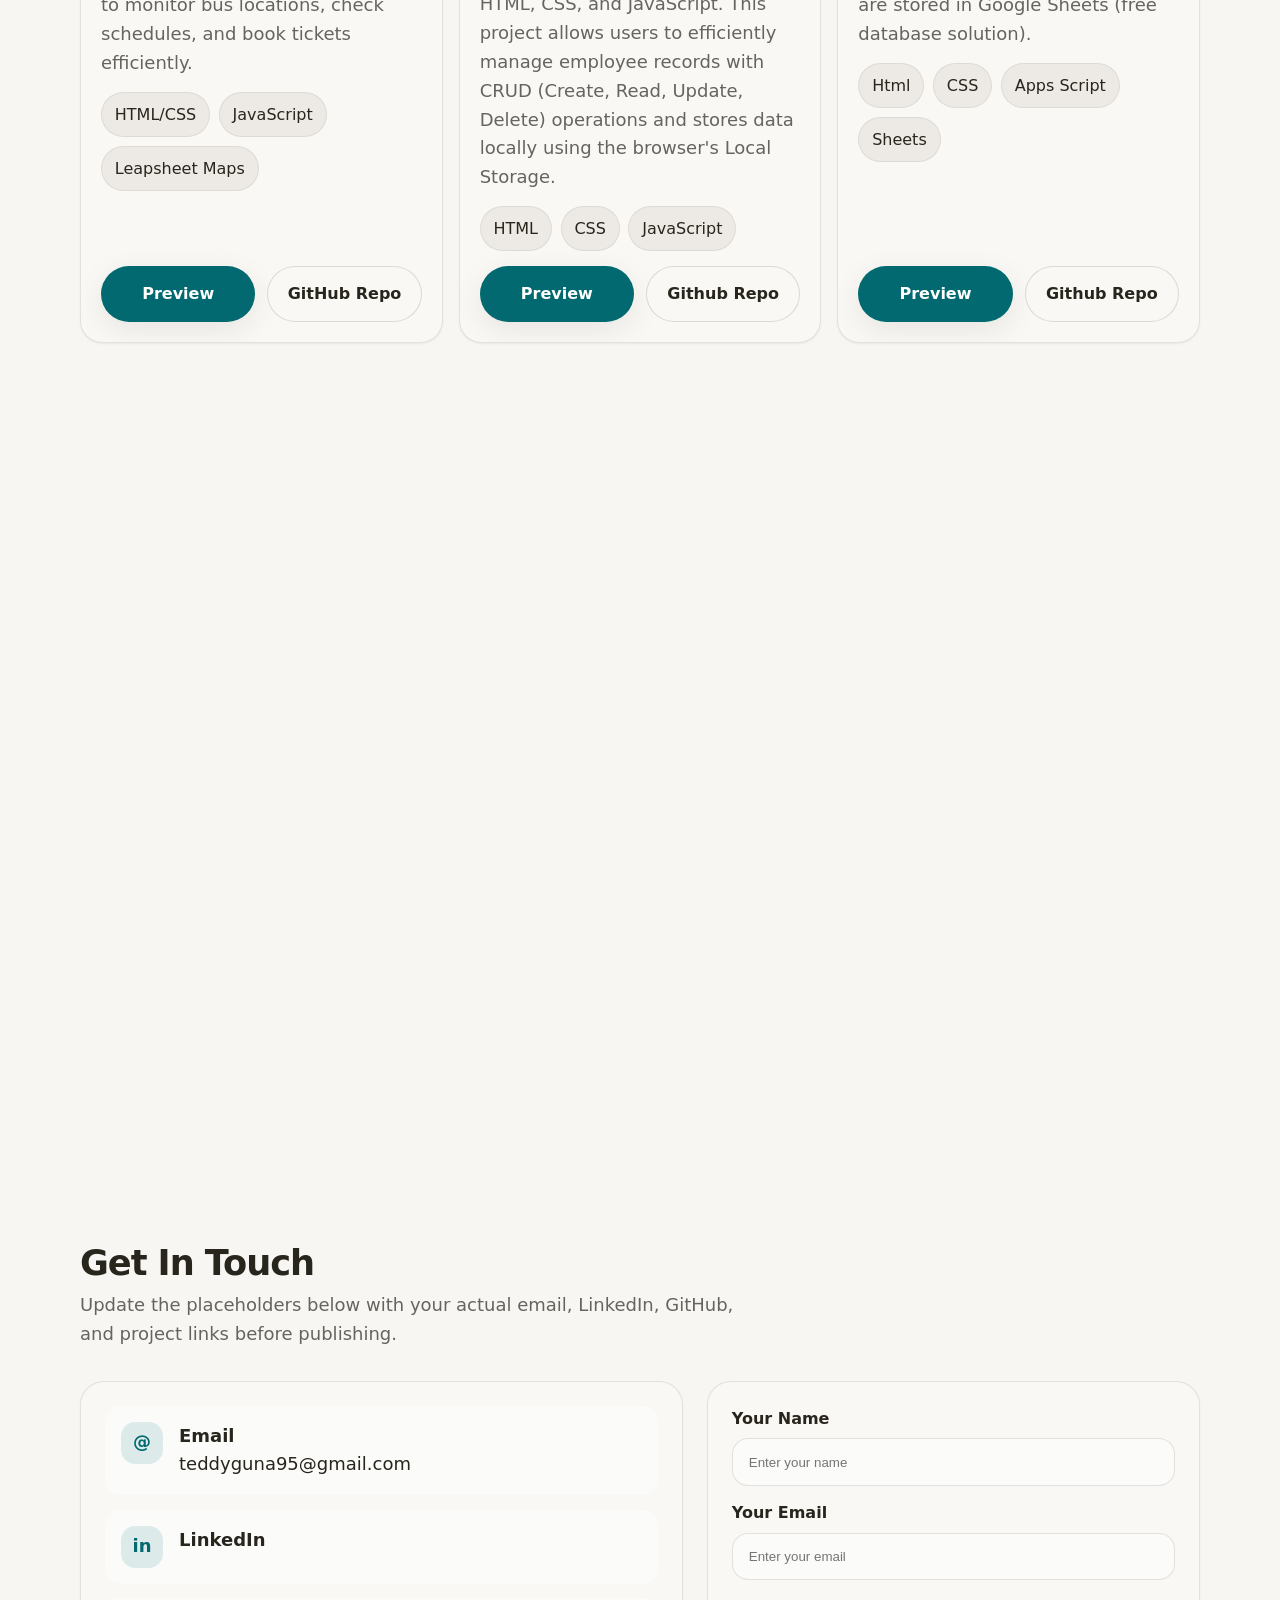
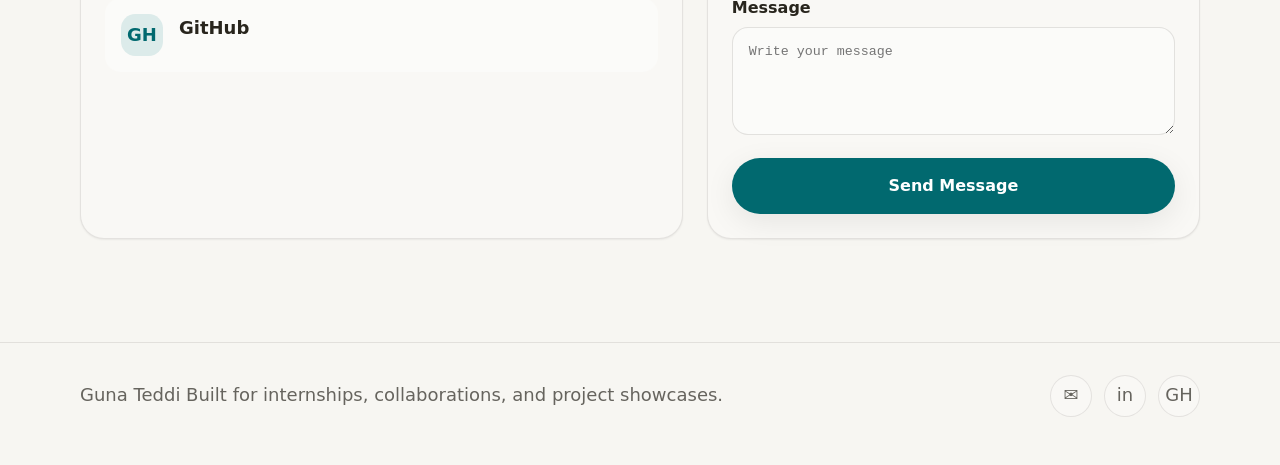
==== commit 7bbab438: "Update index.html" ====
--- a/index.html
+++ b/index.html
@@ -200,6 +200,22 @@
               </div>
             </div>
           </article>
+
+          <!-- Project 5 -->
+          <article class="project-card reveal">
+            <div class="project-image">
+              <div class="mock" aria-hidden="true"><div class="mock-ui"><div class="mock-line"></div><div class="mock-line short"></div><div class="mock-cards"><span></span><span></span></div></div></div>
+            </div>
+            <div class="project-content">
+              <h3>Gitam_website</h3>
+              <p>A fully responsive static website for GITAM Deemed University with 7 pages including home, about, courses (UG/PG), fees, scholarships, and an interactive feedback form with Formspree integration.</p>
+              <div class="project-tech"><span>Html</span><span>CSS</span><span>javascript</span></div>
+              <div class="project-links">
+                <a class="btn btn-primary" href="https://gitam-website-five.vercel.app/">Preview</a>
+                <a class="btn btn-secondary" href="https://github.com/teddiguna0001/Gitam_website/tree/main">Github Repo</a>
+              </div>
+            </div>
+          </article>
           
         </div>
       </div>
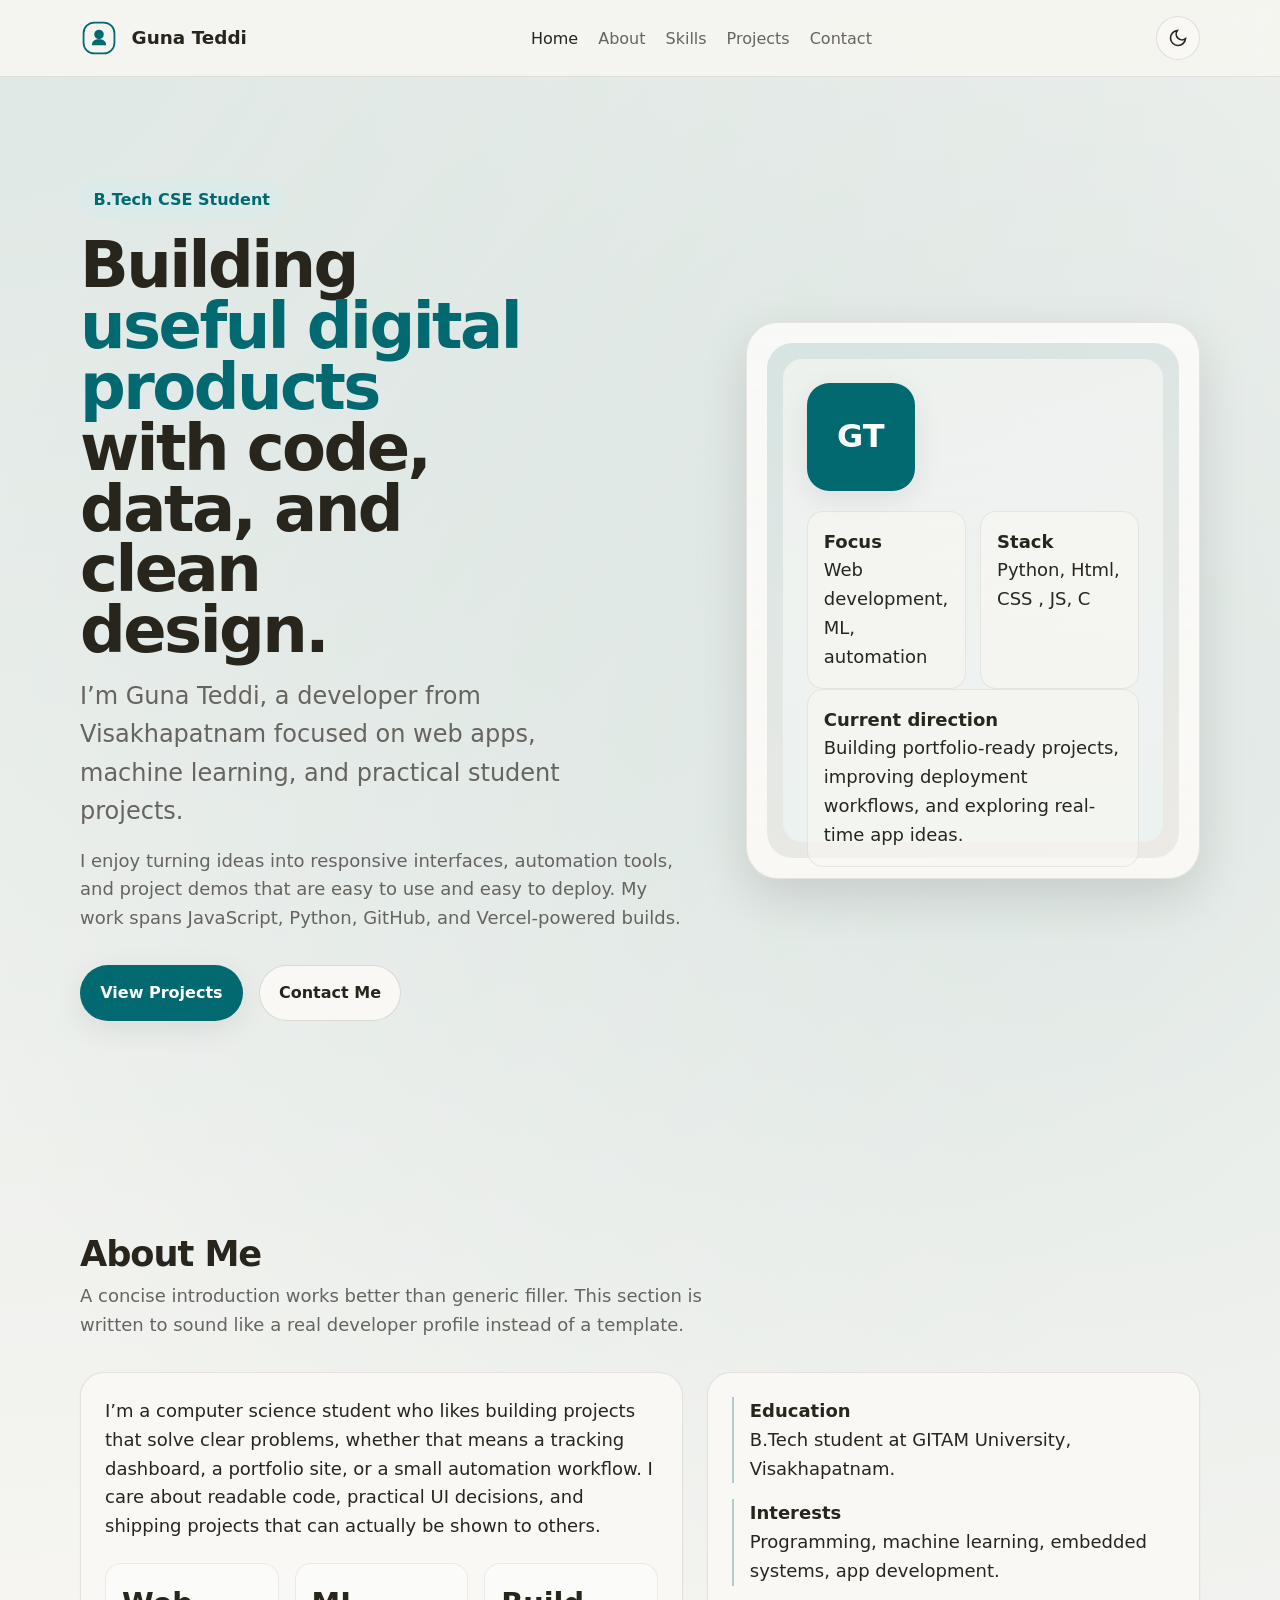
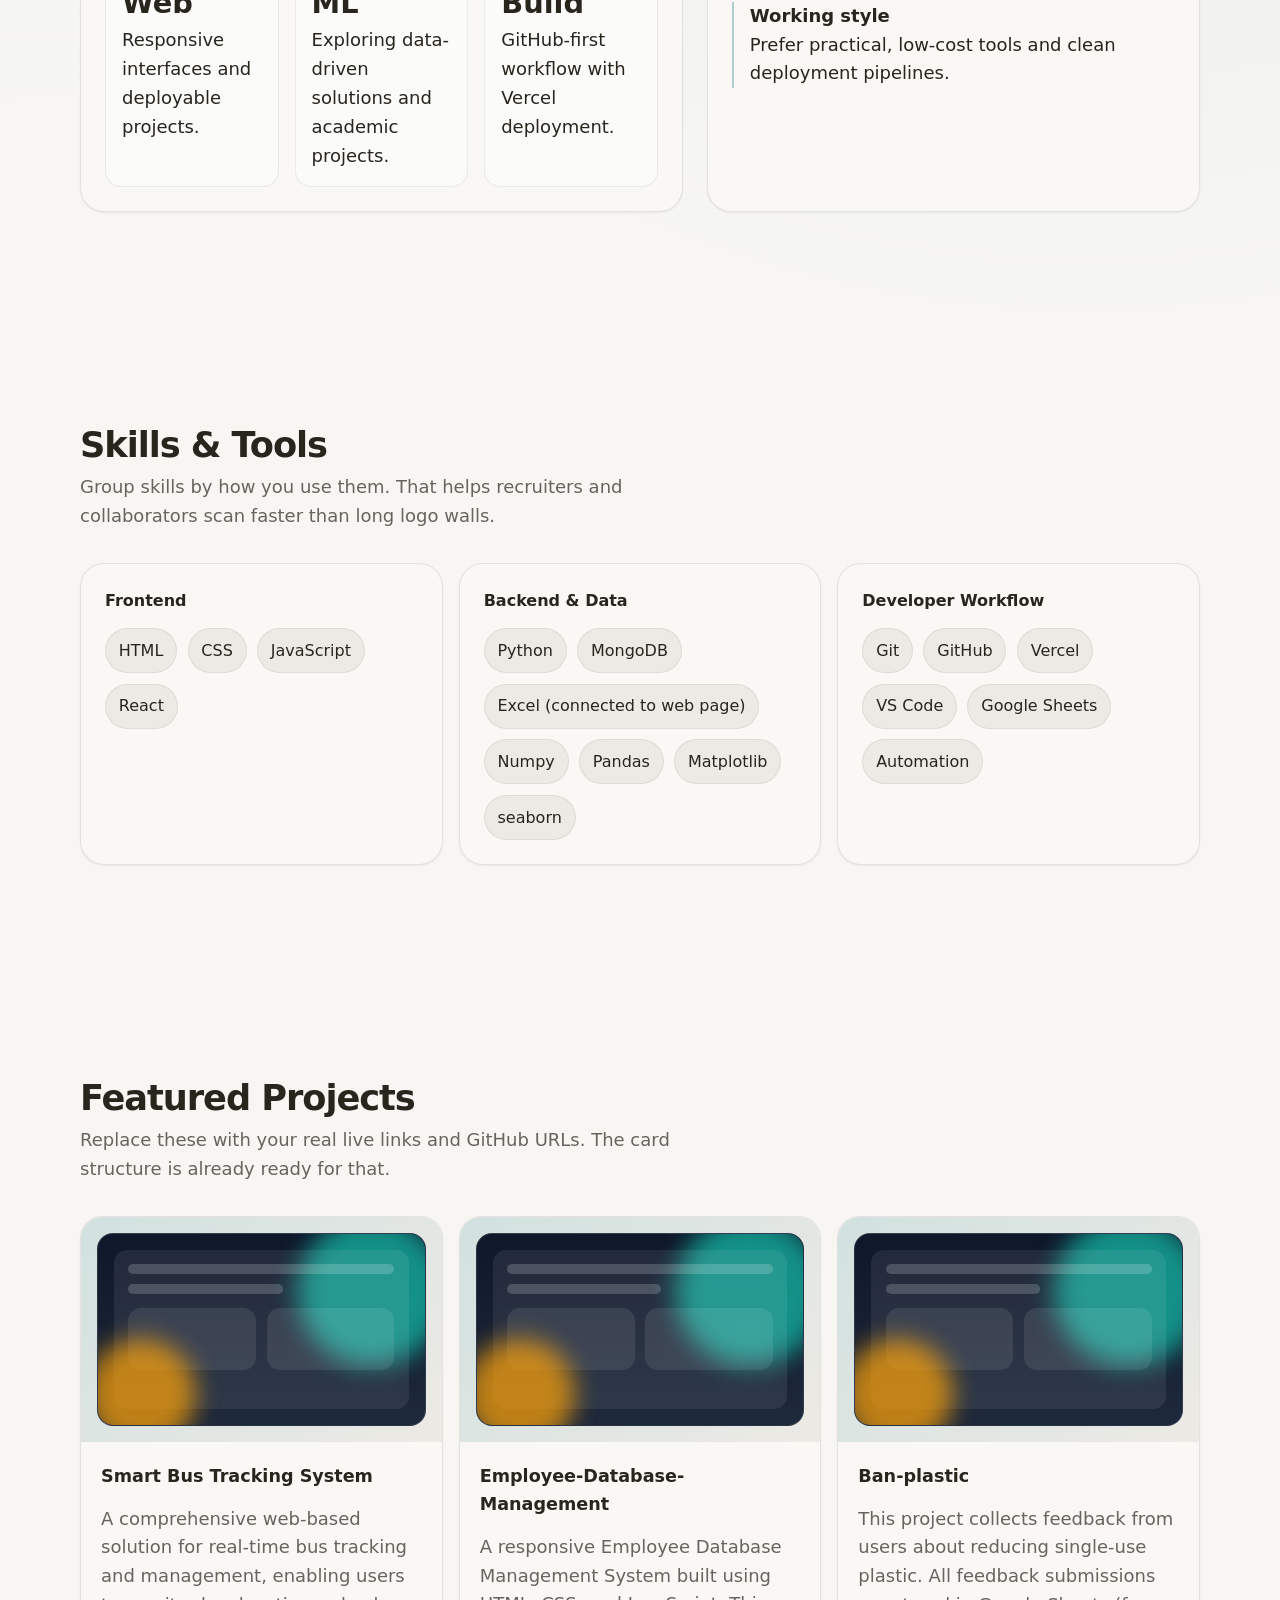
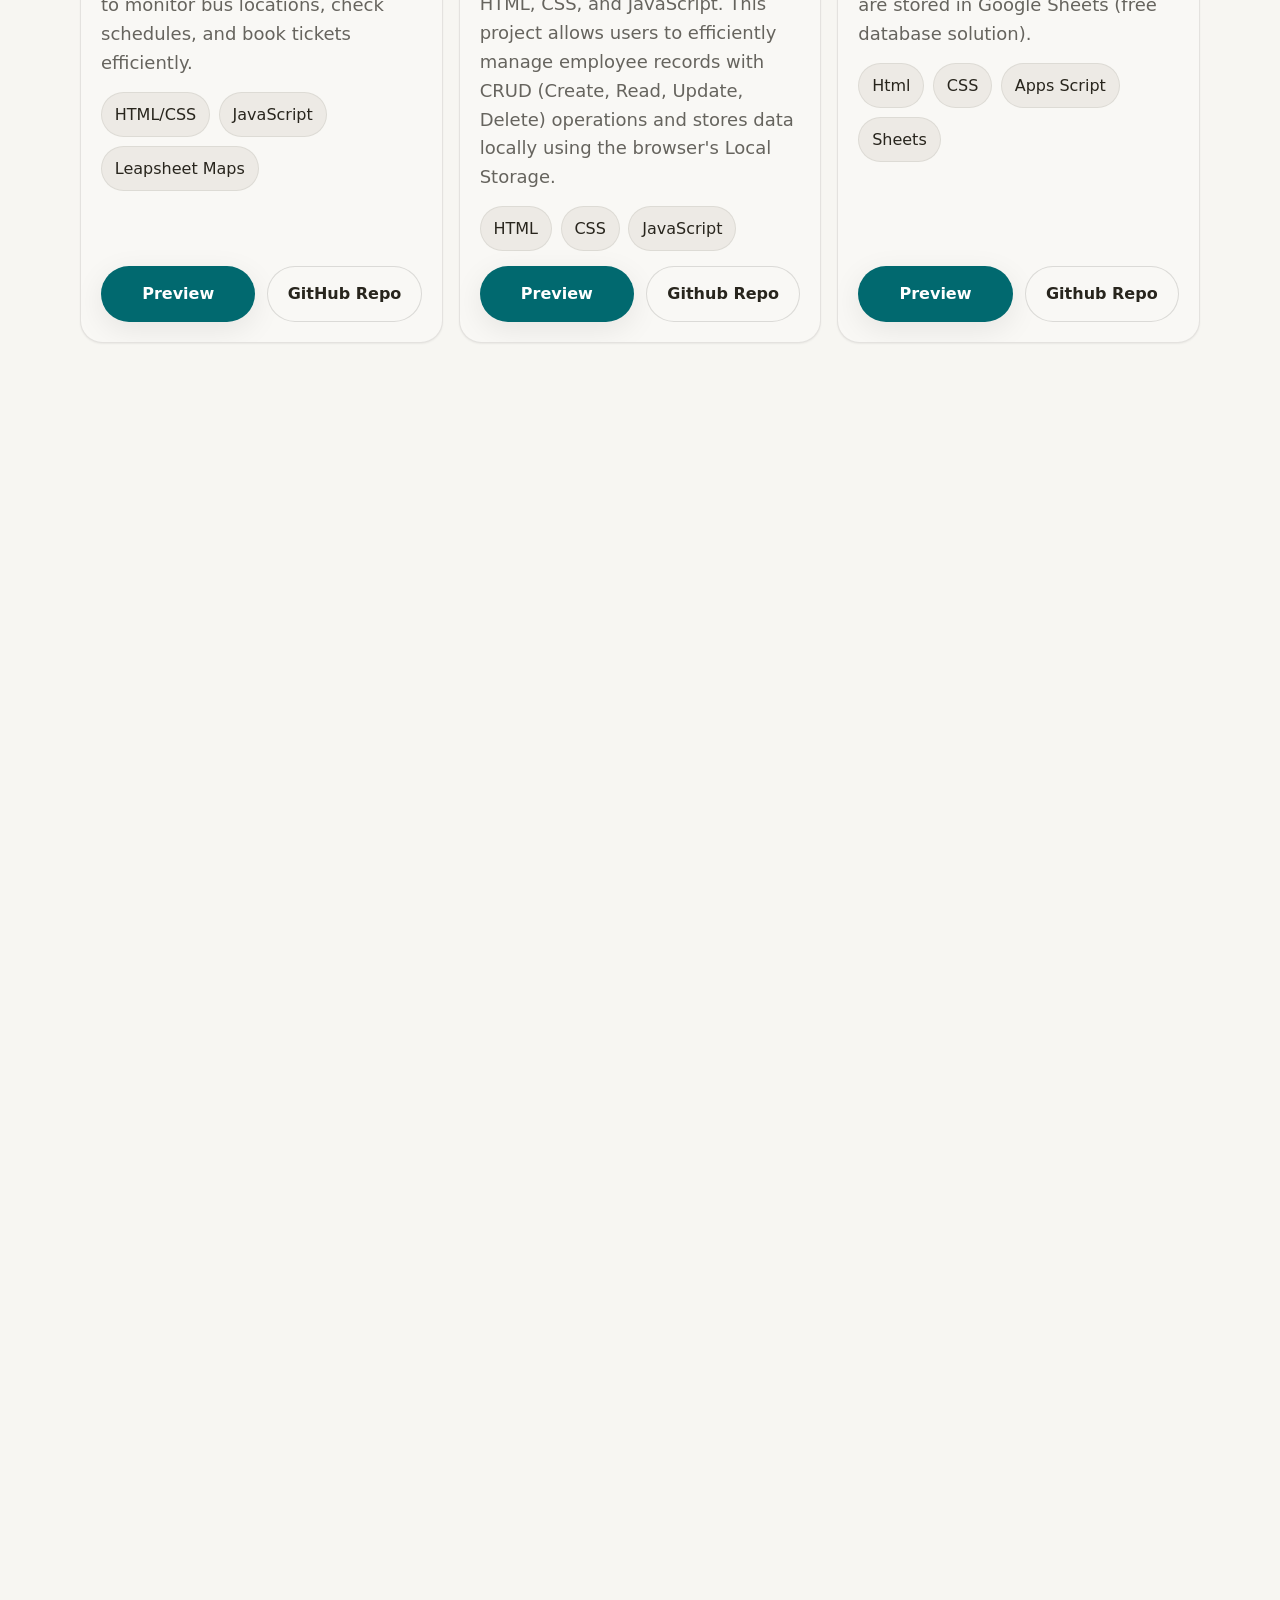
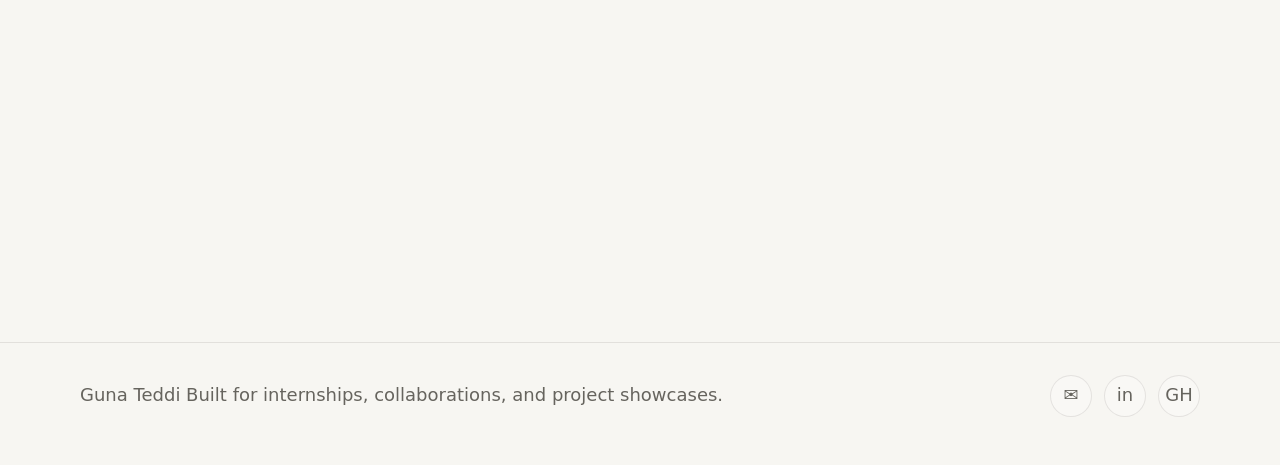
==== commit 17d322f4: "Update print statement from 'Hello' to 'Goodbye'" ====
--- a/index.html
+++ b/index.html
@@ -57,6 +57,7 @@
               <div>
                 <div class="profile-avatar">GT</div>
                 <div class="mini-grid">
+                   
                   <div class="mini-card"><strong>Focus</strong><br><span>Web development, ML, automation</span></div>
                   <div class="mini-card"><strong>Stack</strong><br><span>Python, Html, CSS , JS, C</span></div>
                 </div>
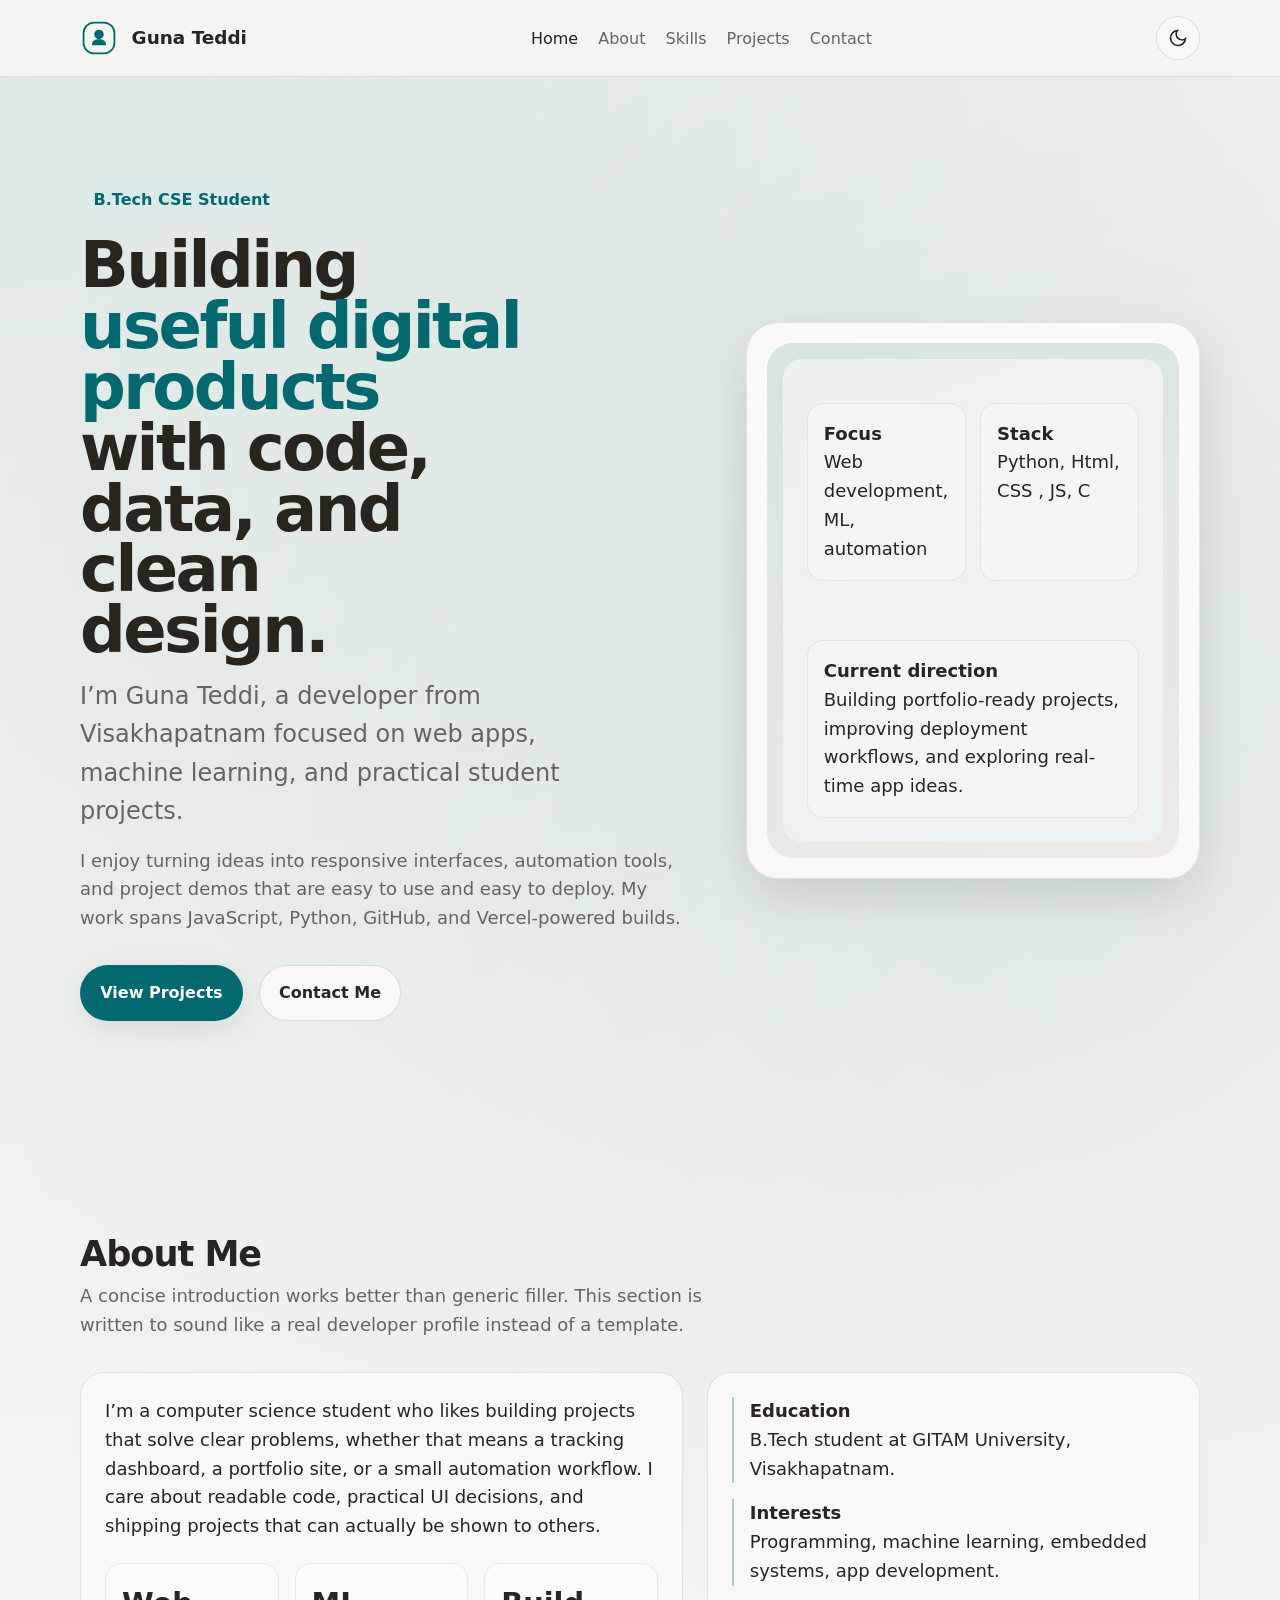
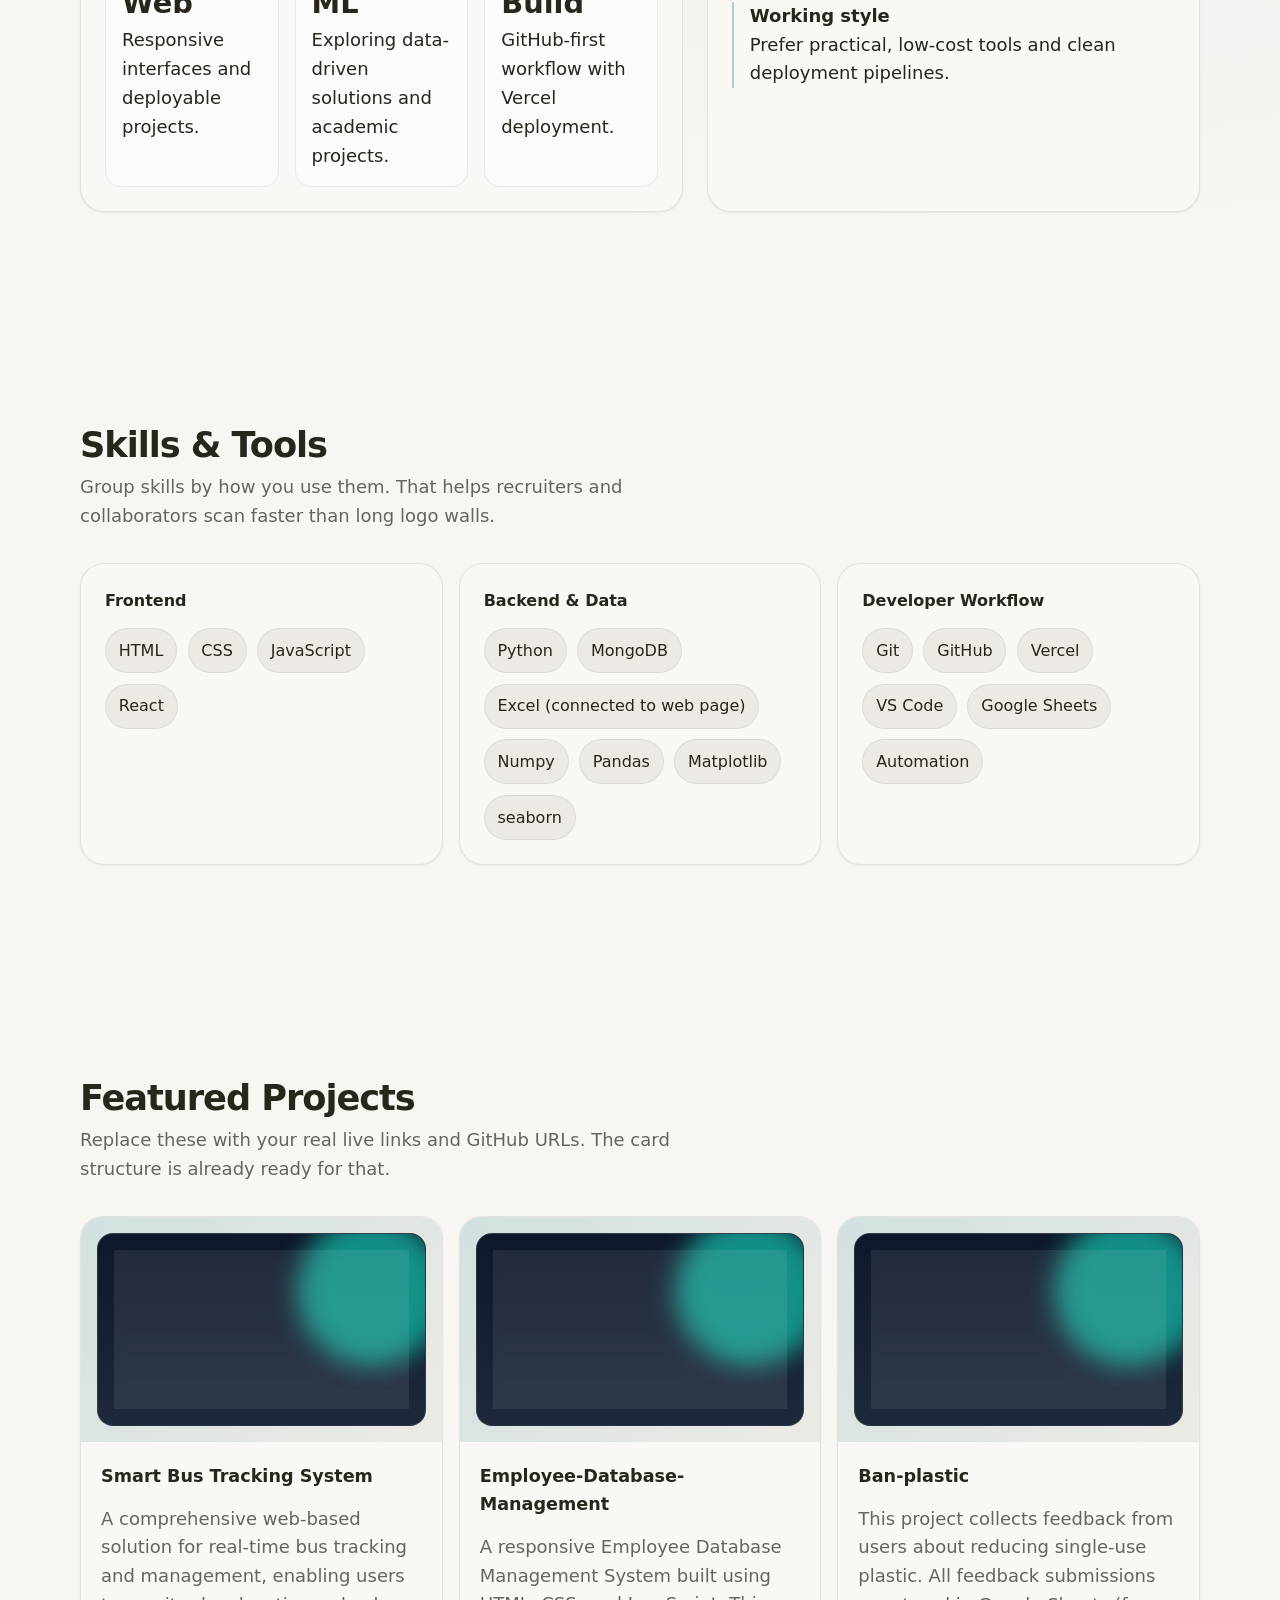
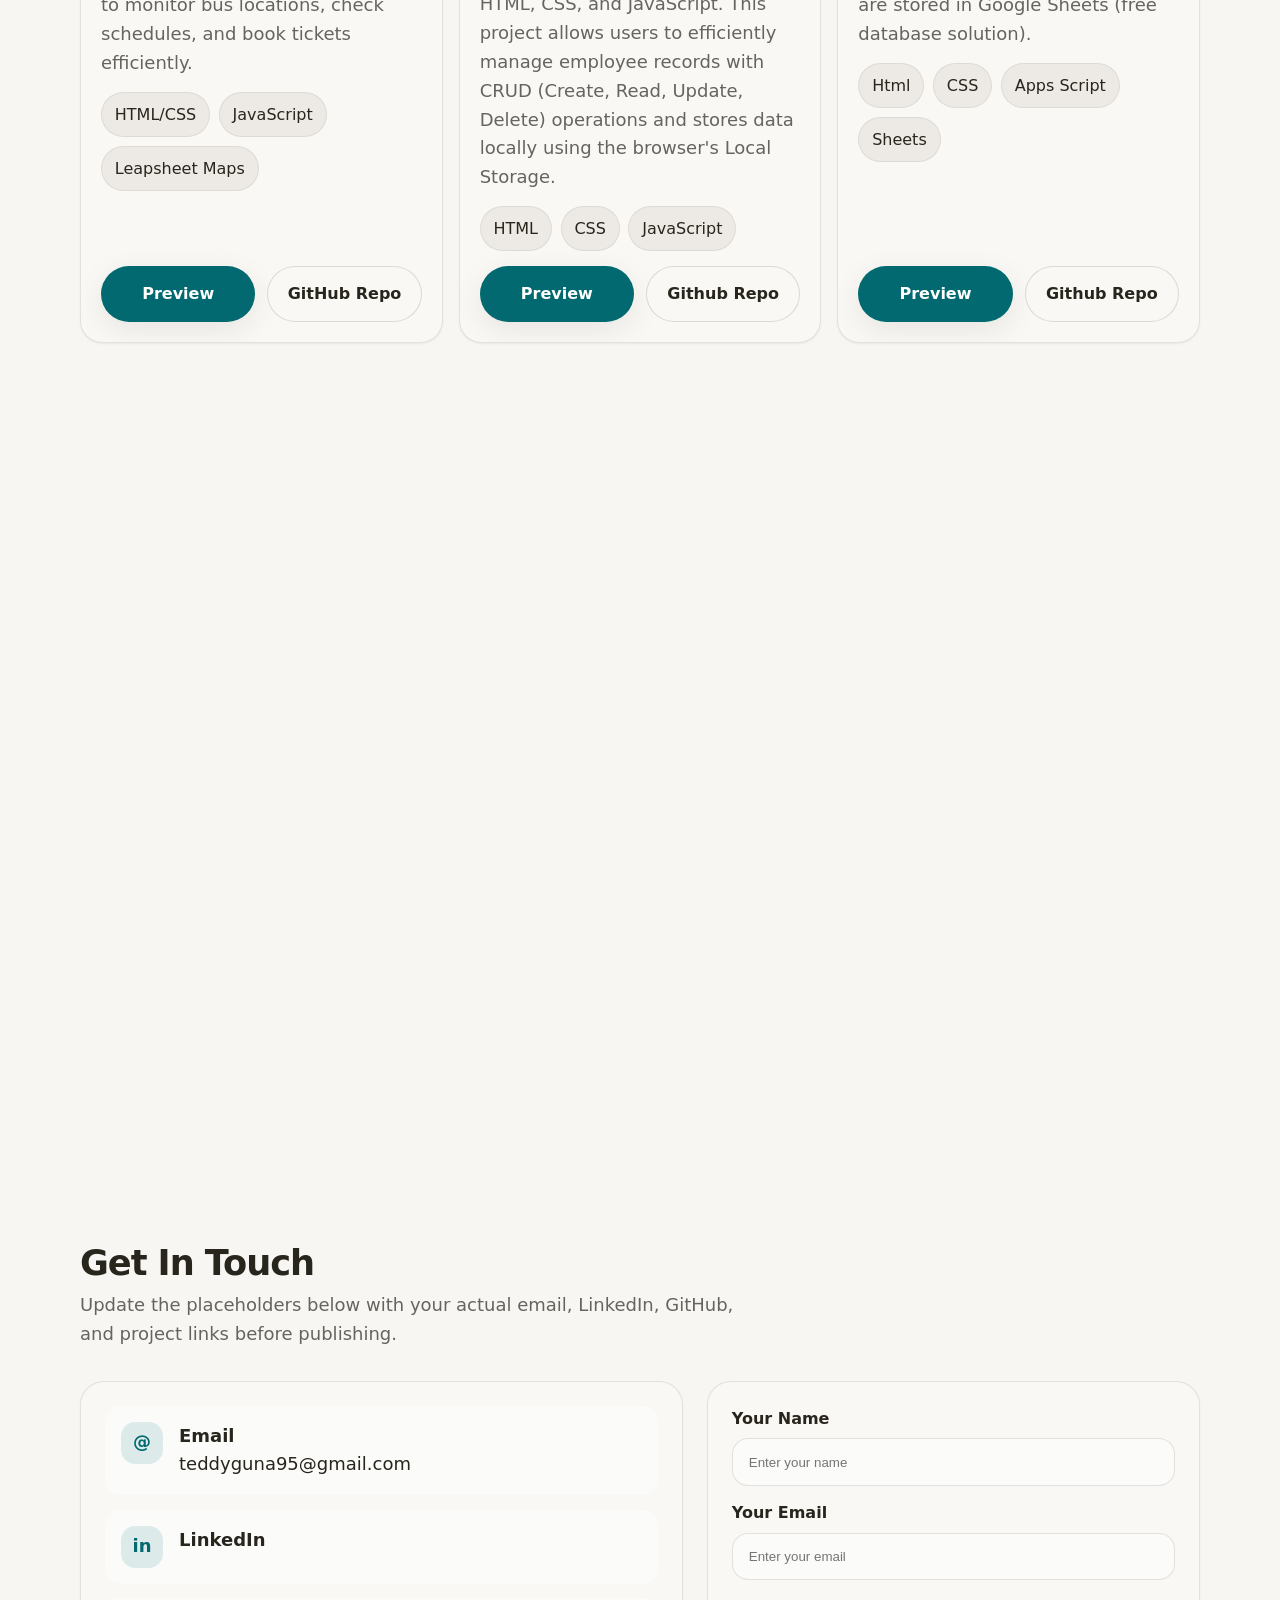
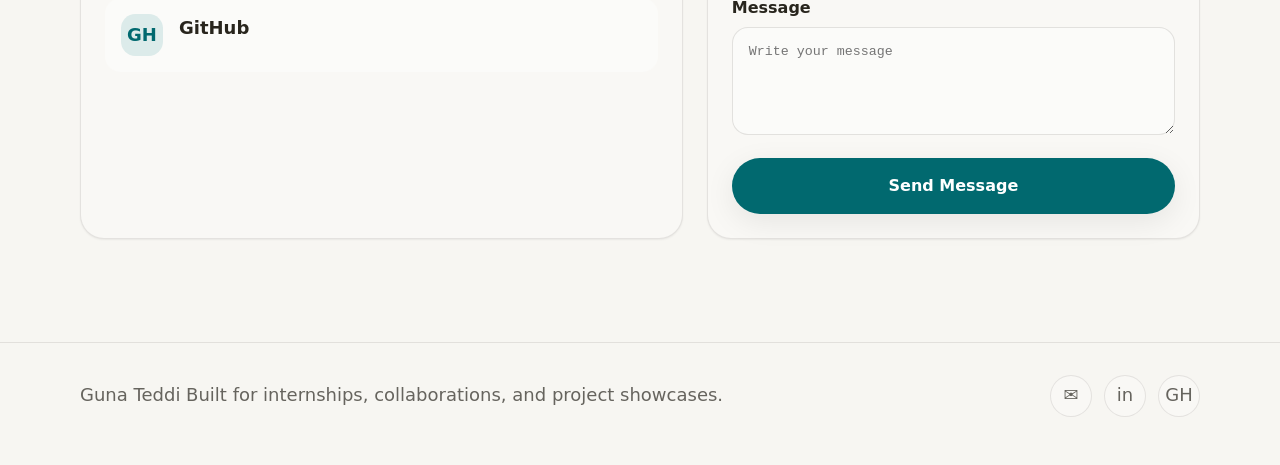
==== commit e9113678: "Update index.html" ====
--- a/index.html
+++ b/index.html
@@ -55,7 +55,7 @@
           <div class="profile-shell">
             <div class="profile-card">
               <div>
-                <div class="profile-avatar">GT</div>
+                
                 <div class="mini-grid">
                    
                   <div class="mini-card"><strong>Focus</strong><br><span>Web development, ML, automation</span></div>
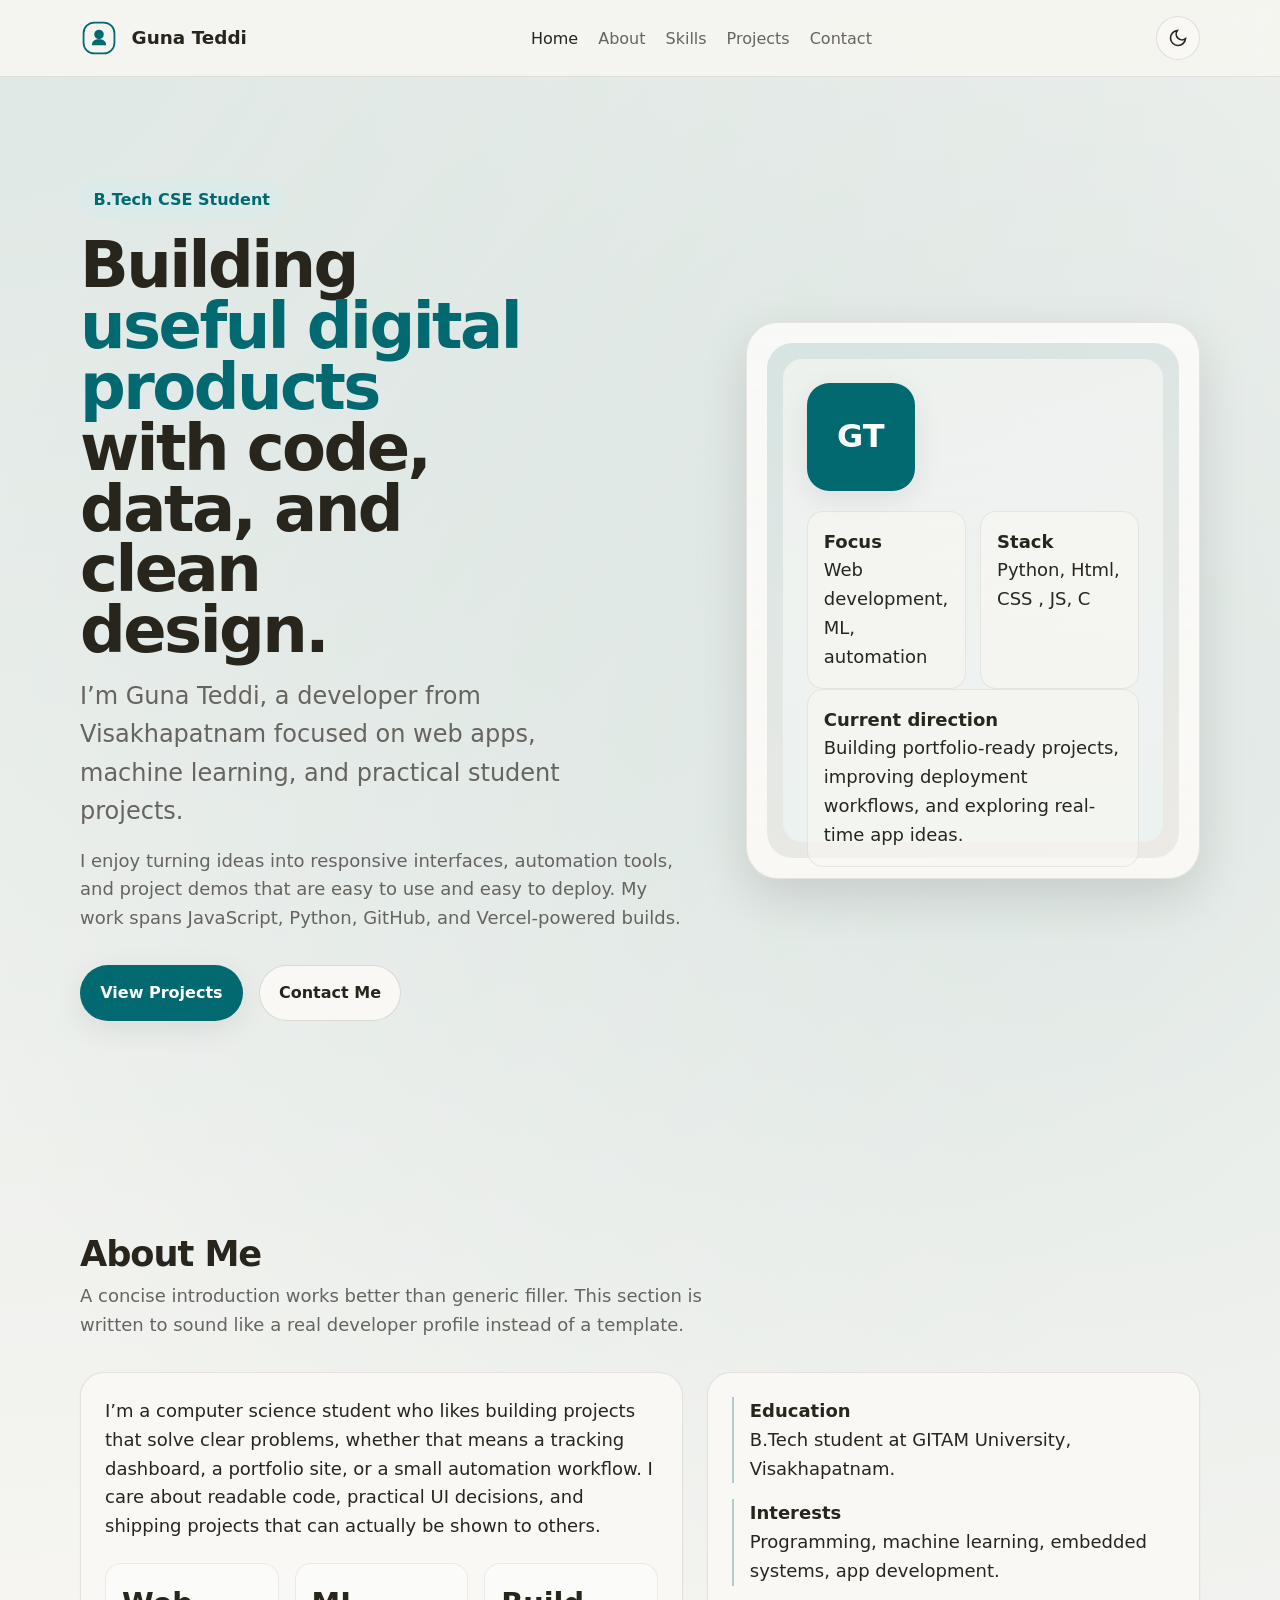
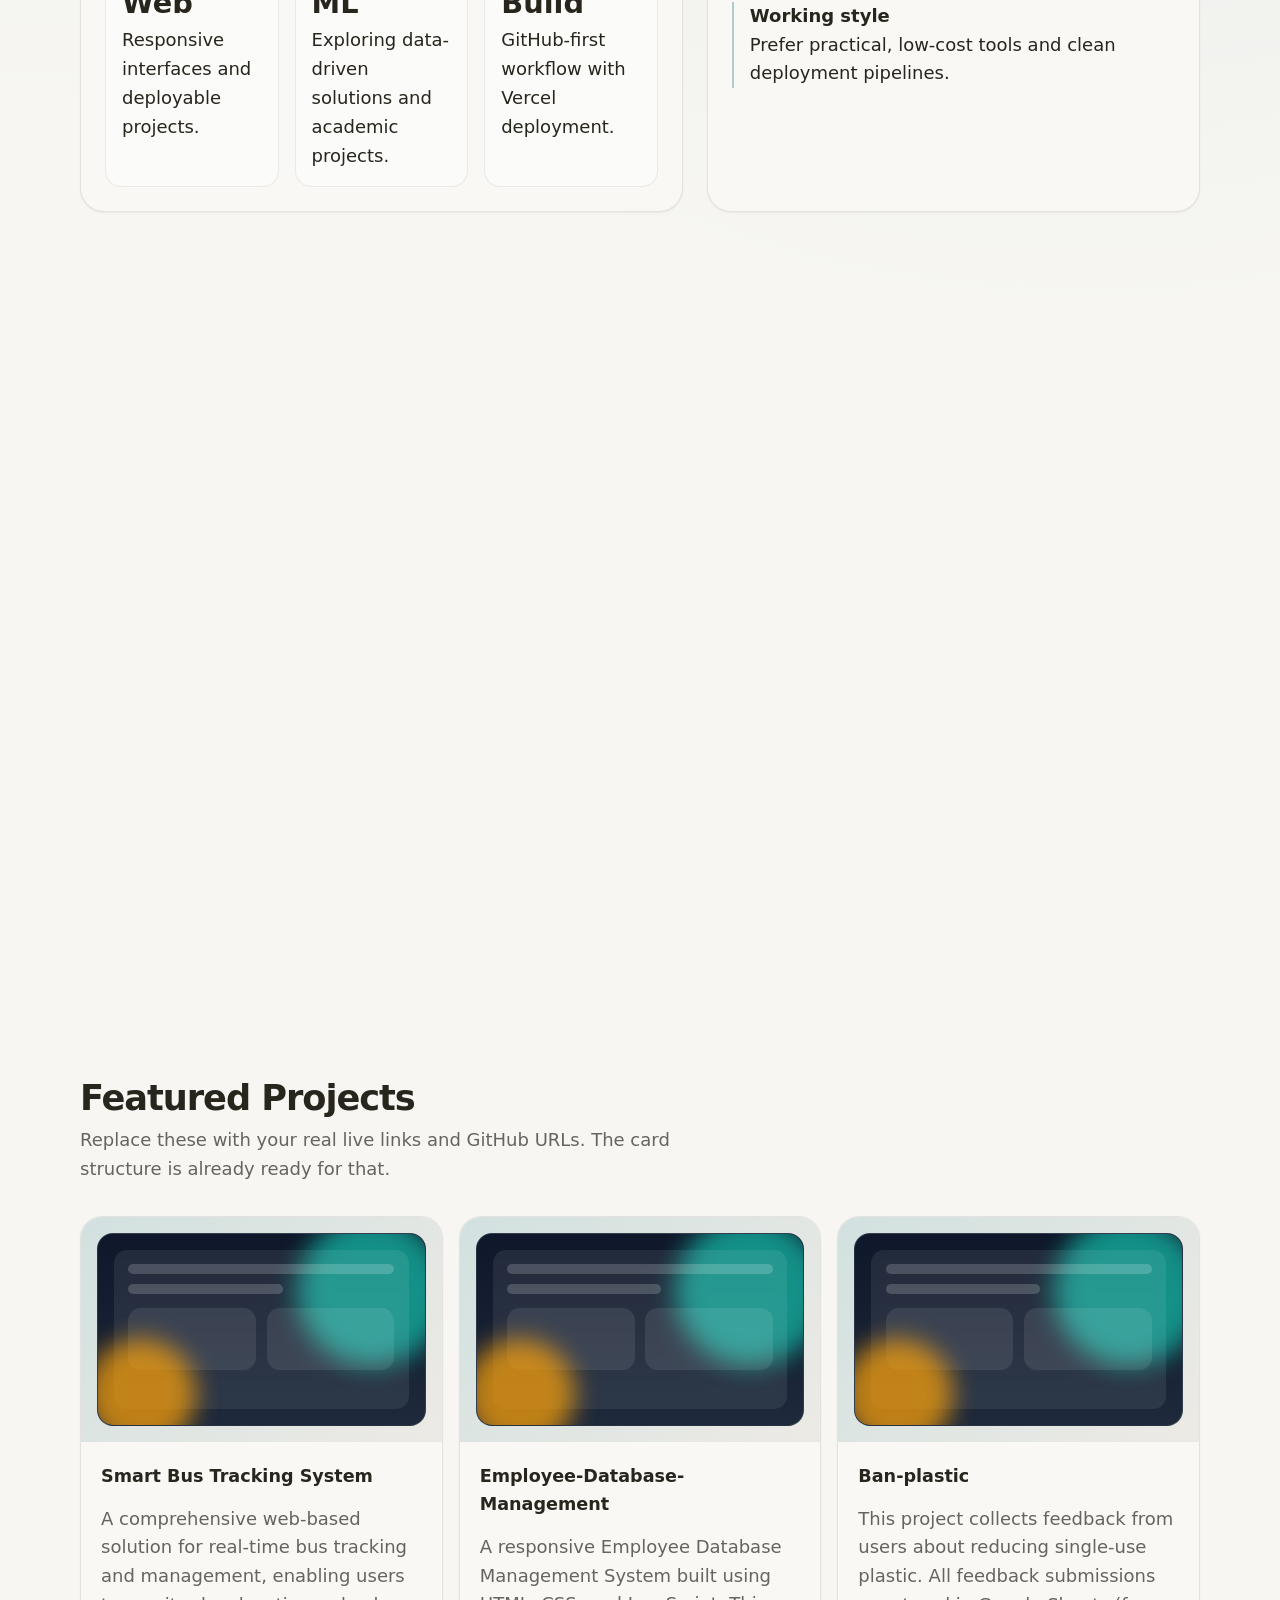
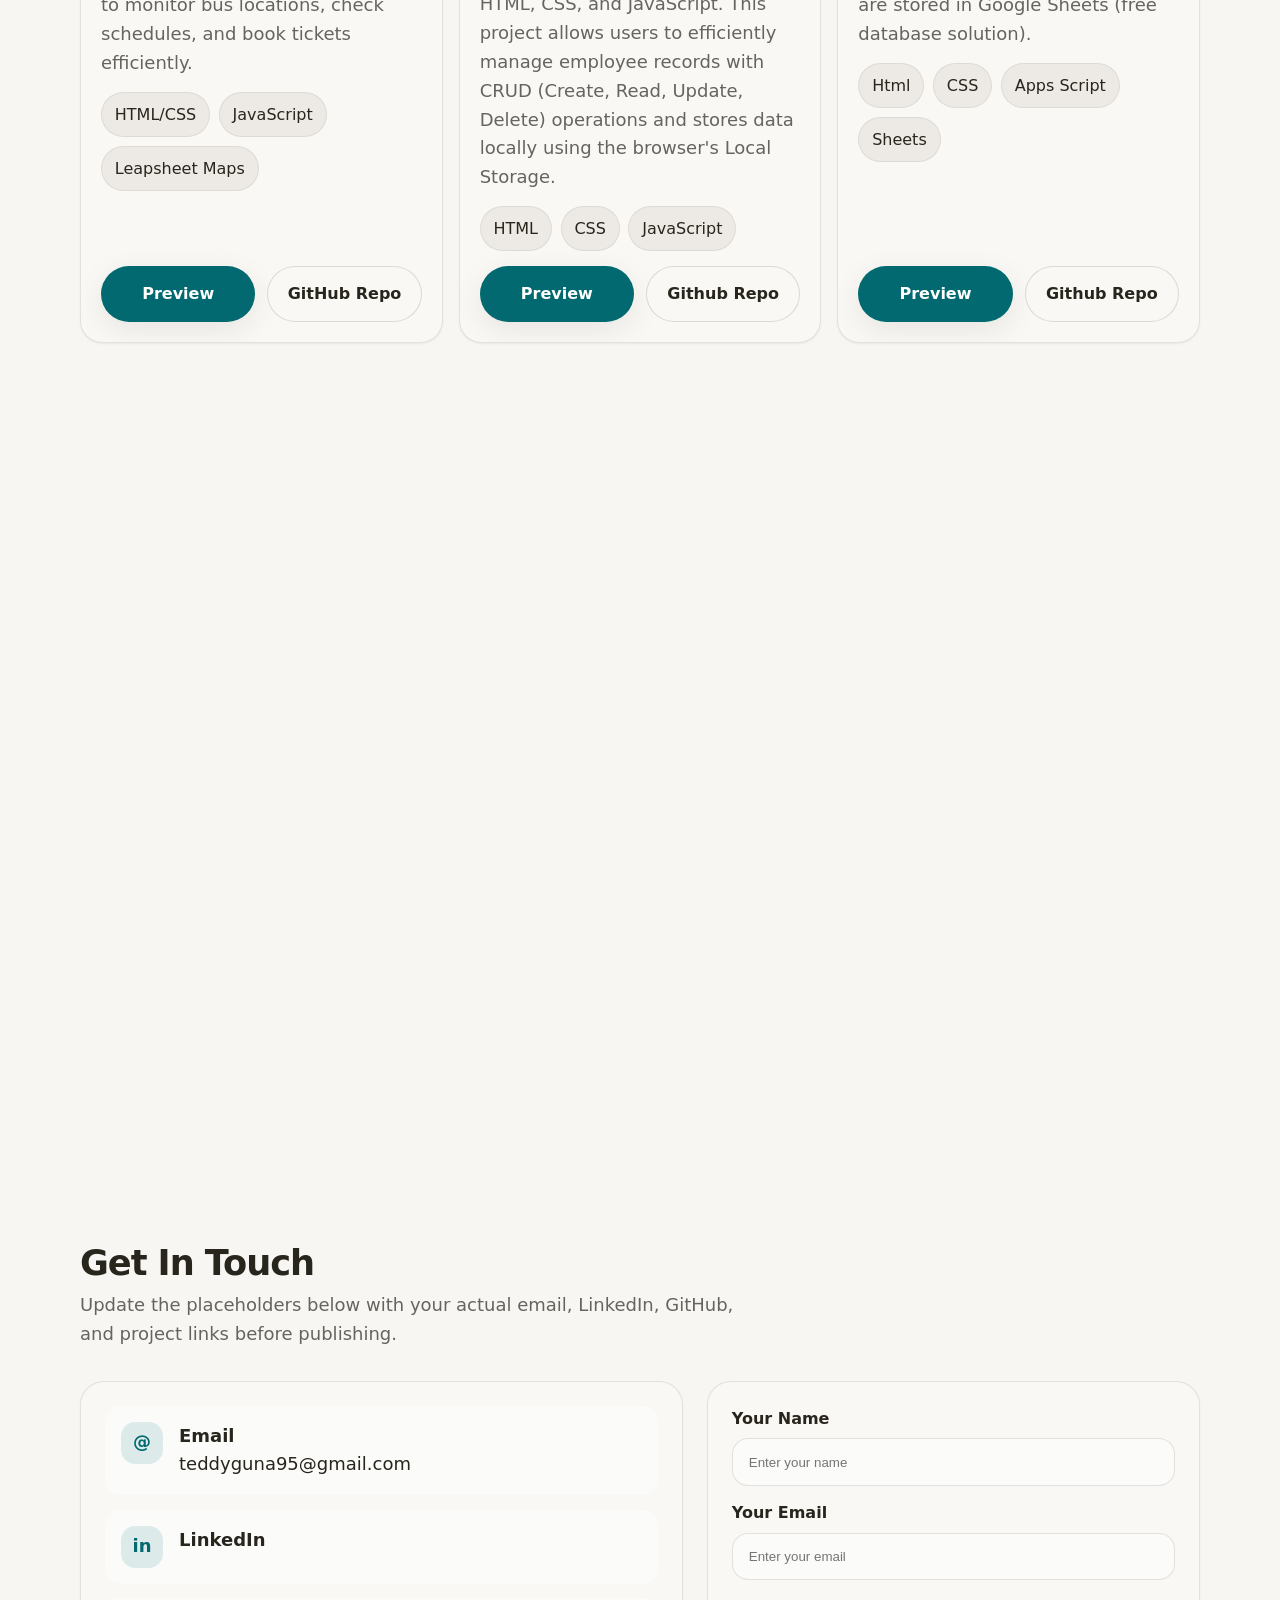
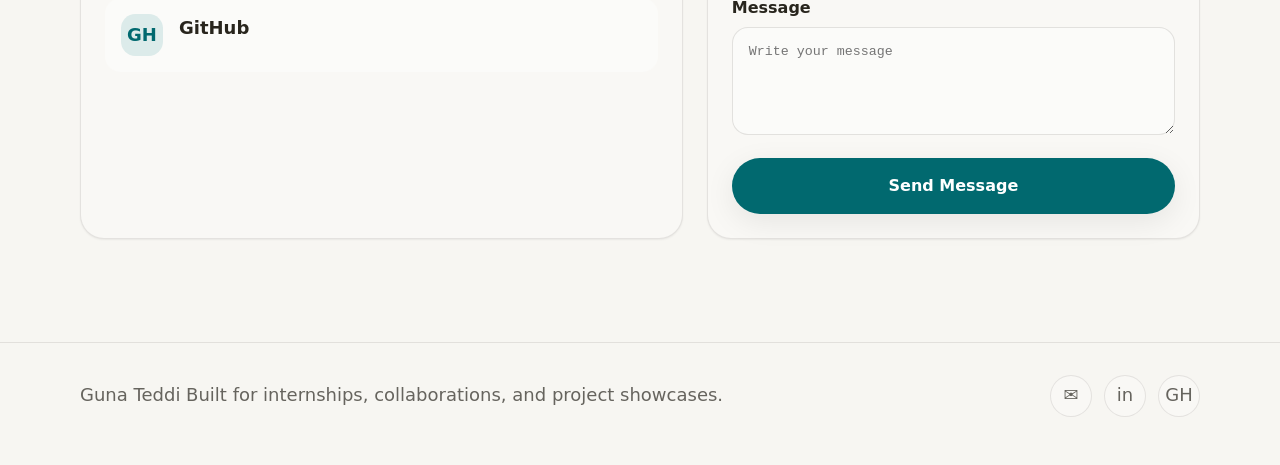
==== commit 36482a65: "Update fmt.Println message from 'Hello' to 'Goodbye'" ====
--- a/index.html
+++ b/index.html
@@ -55,7 +55,7 @@
           <div class="profile-shell">
             <div class="profile-card">
               <div>
-                
+                 <div class="profile-avatar">GT</div>
                 <div class="mini-grid">
                    
                   <div class="mini-card"><strong>Focus</strong><br><span>Web development, ML, automation</span></div>
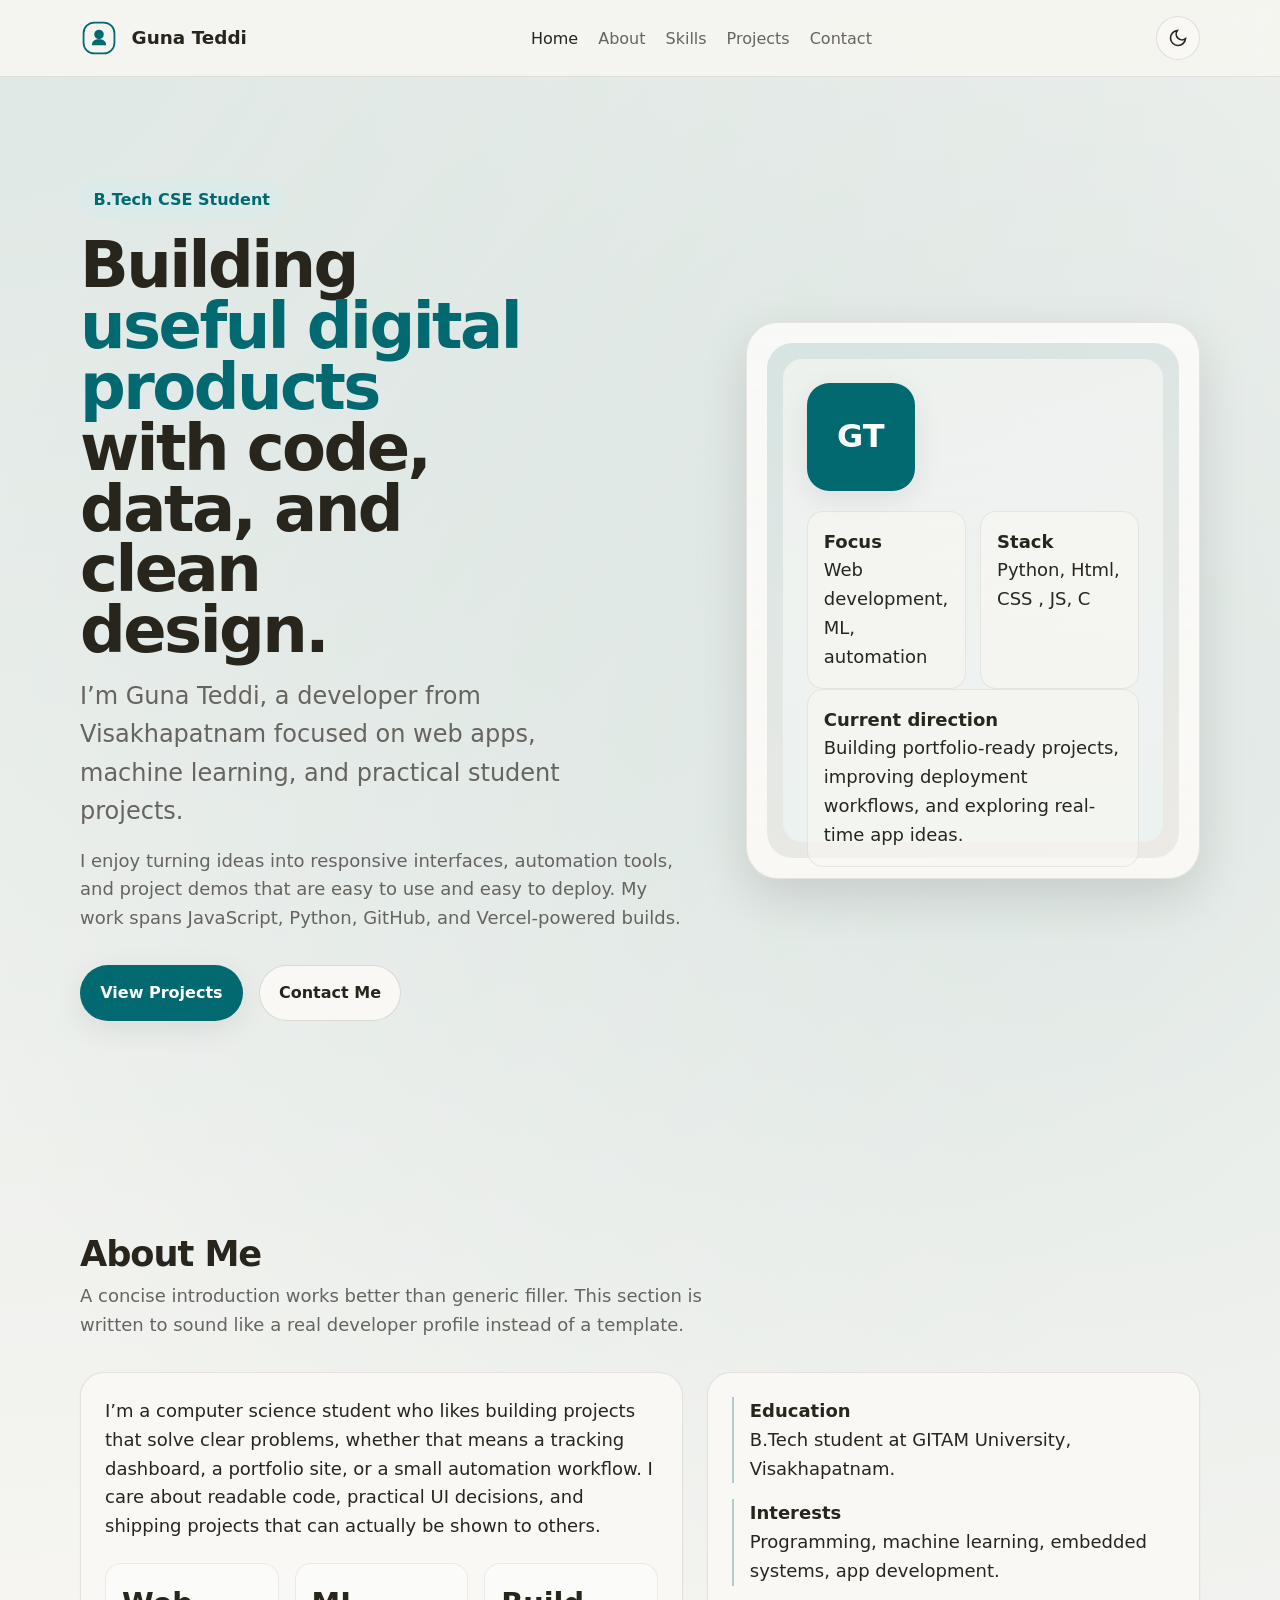
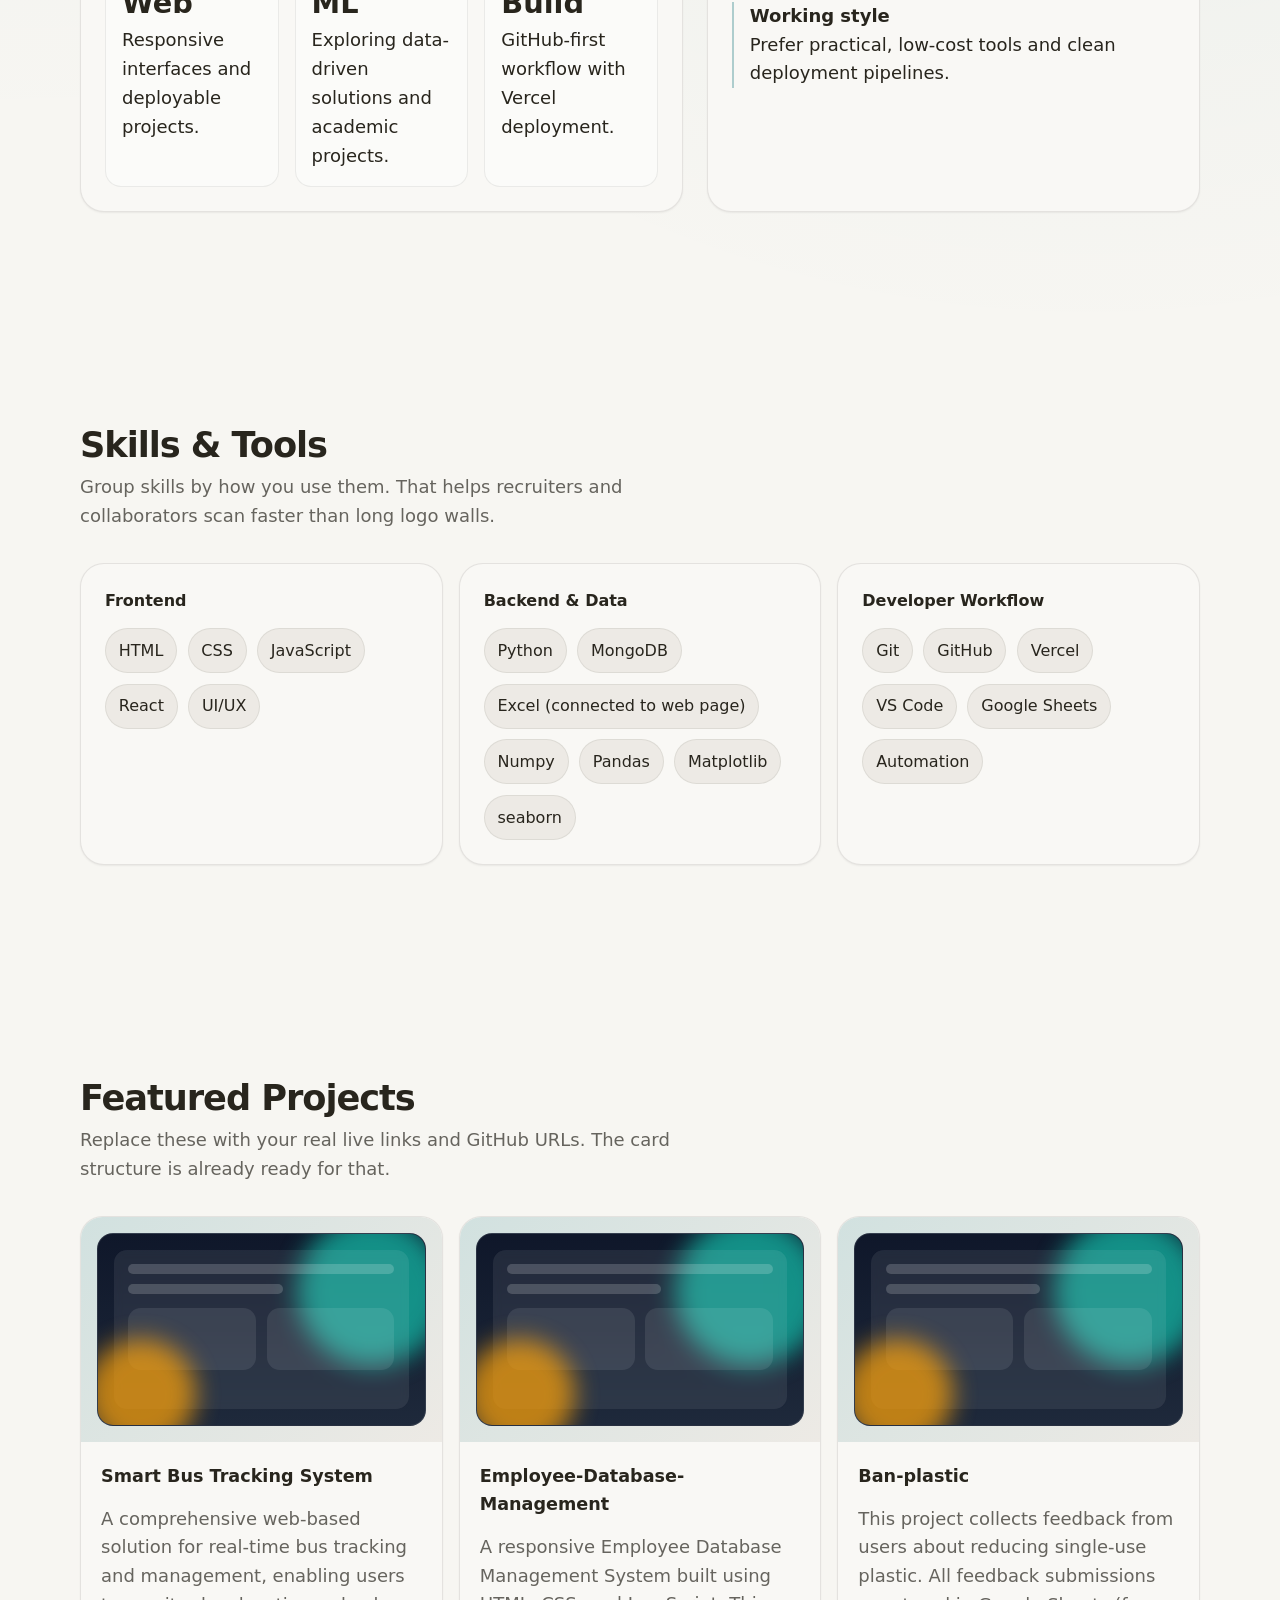
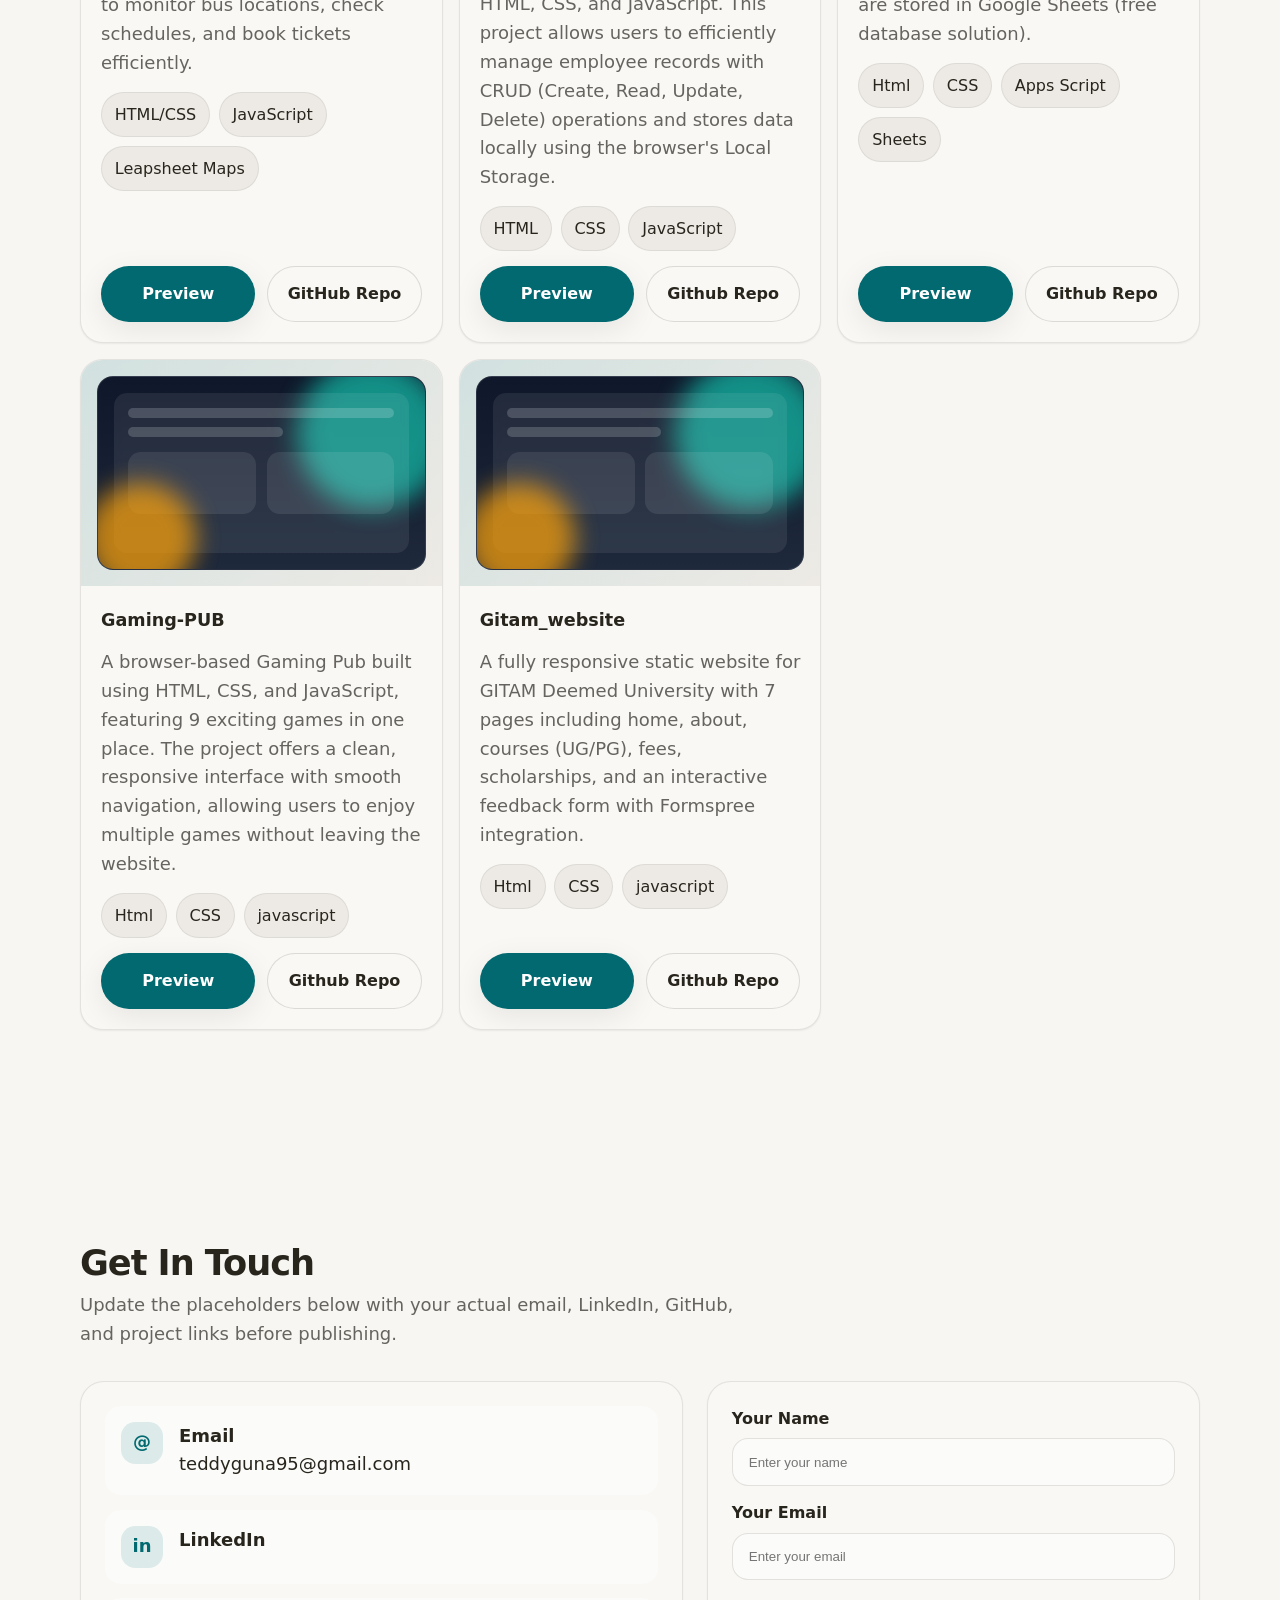
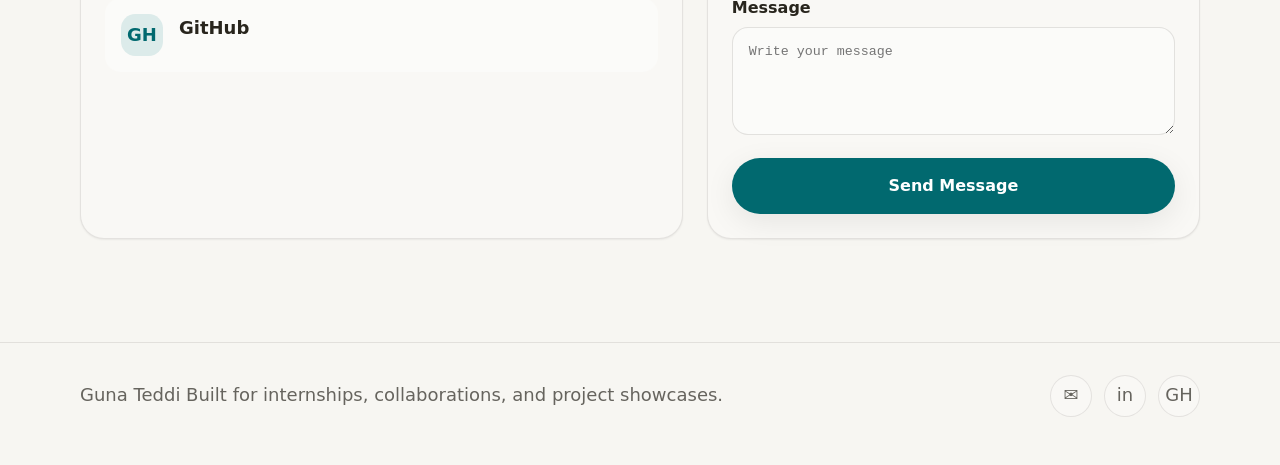
==== commit cc813693: "Update index.html" ====
--- a/index.html
+++ b/index.html
@@ -112,7 +112,7 @@
           <article class="panel skill-category reveal">
             <h3>Frontend</h3>
             <div class="skill-tags">
-              <span>HTML</span><span>CSS</span><span>JavaScript</span><span>React</span>
+              <span>HTML</span><span>CSS</span><span>JavaScript</span><span>React</span><span>UI/UX</span>
             </div>
           </article>
           <article class="panel skill-category reveal">
